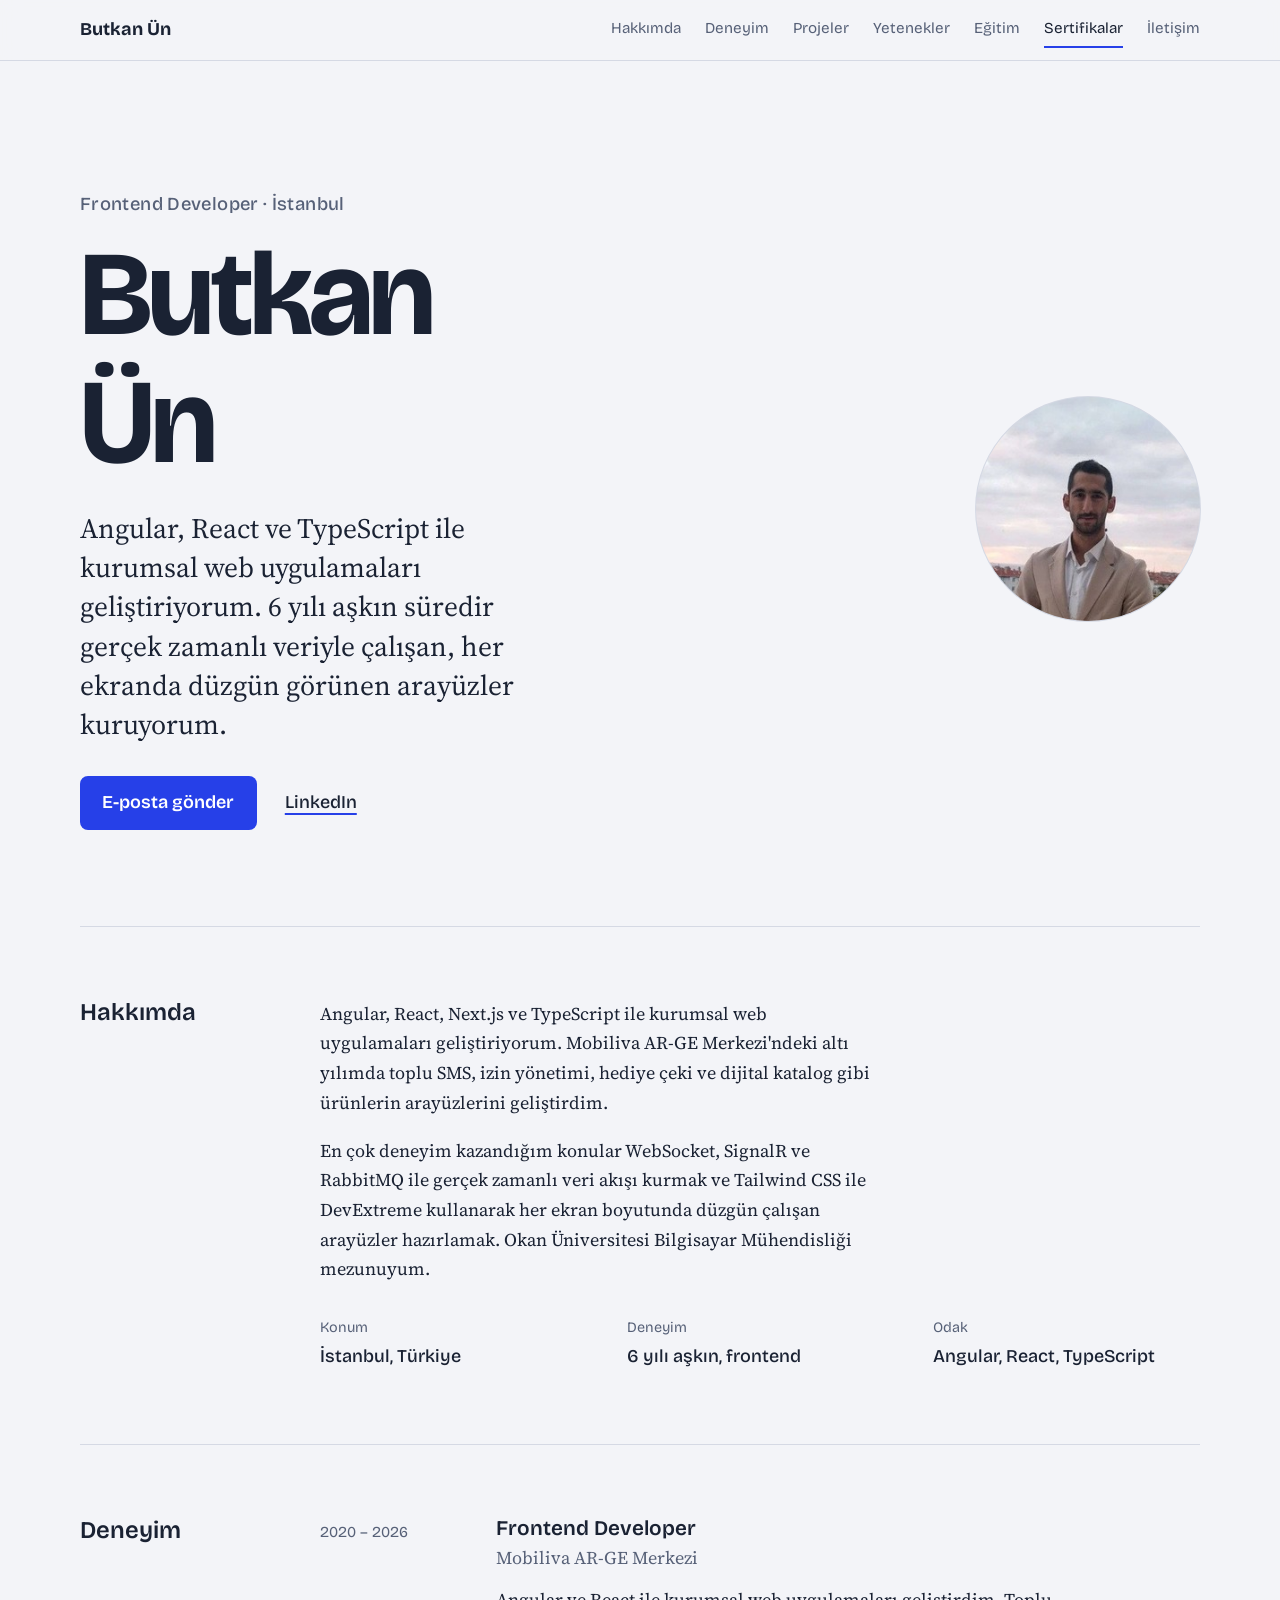
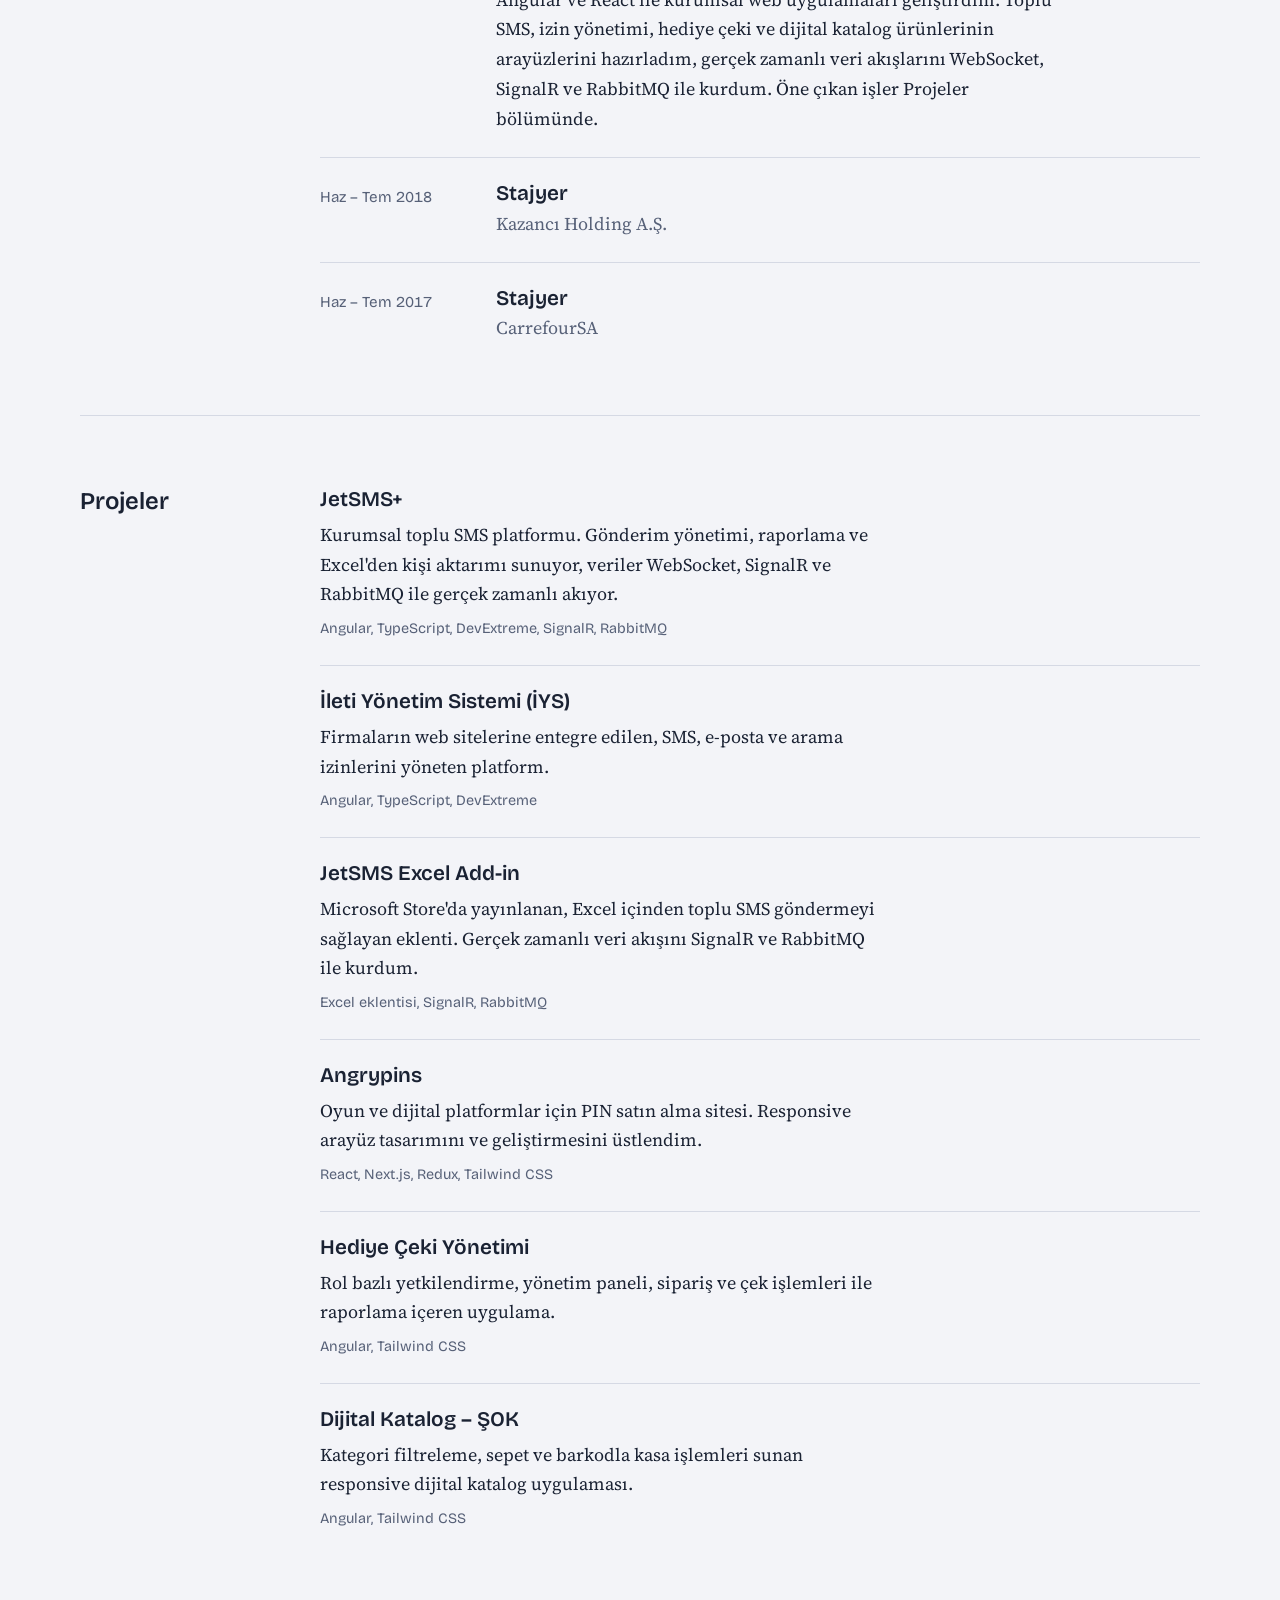
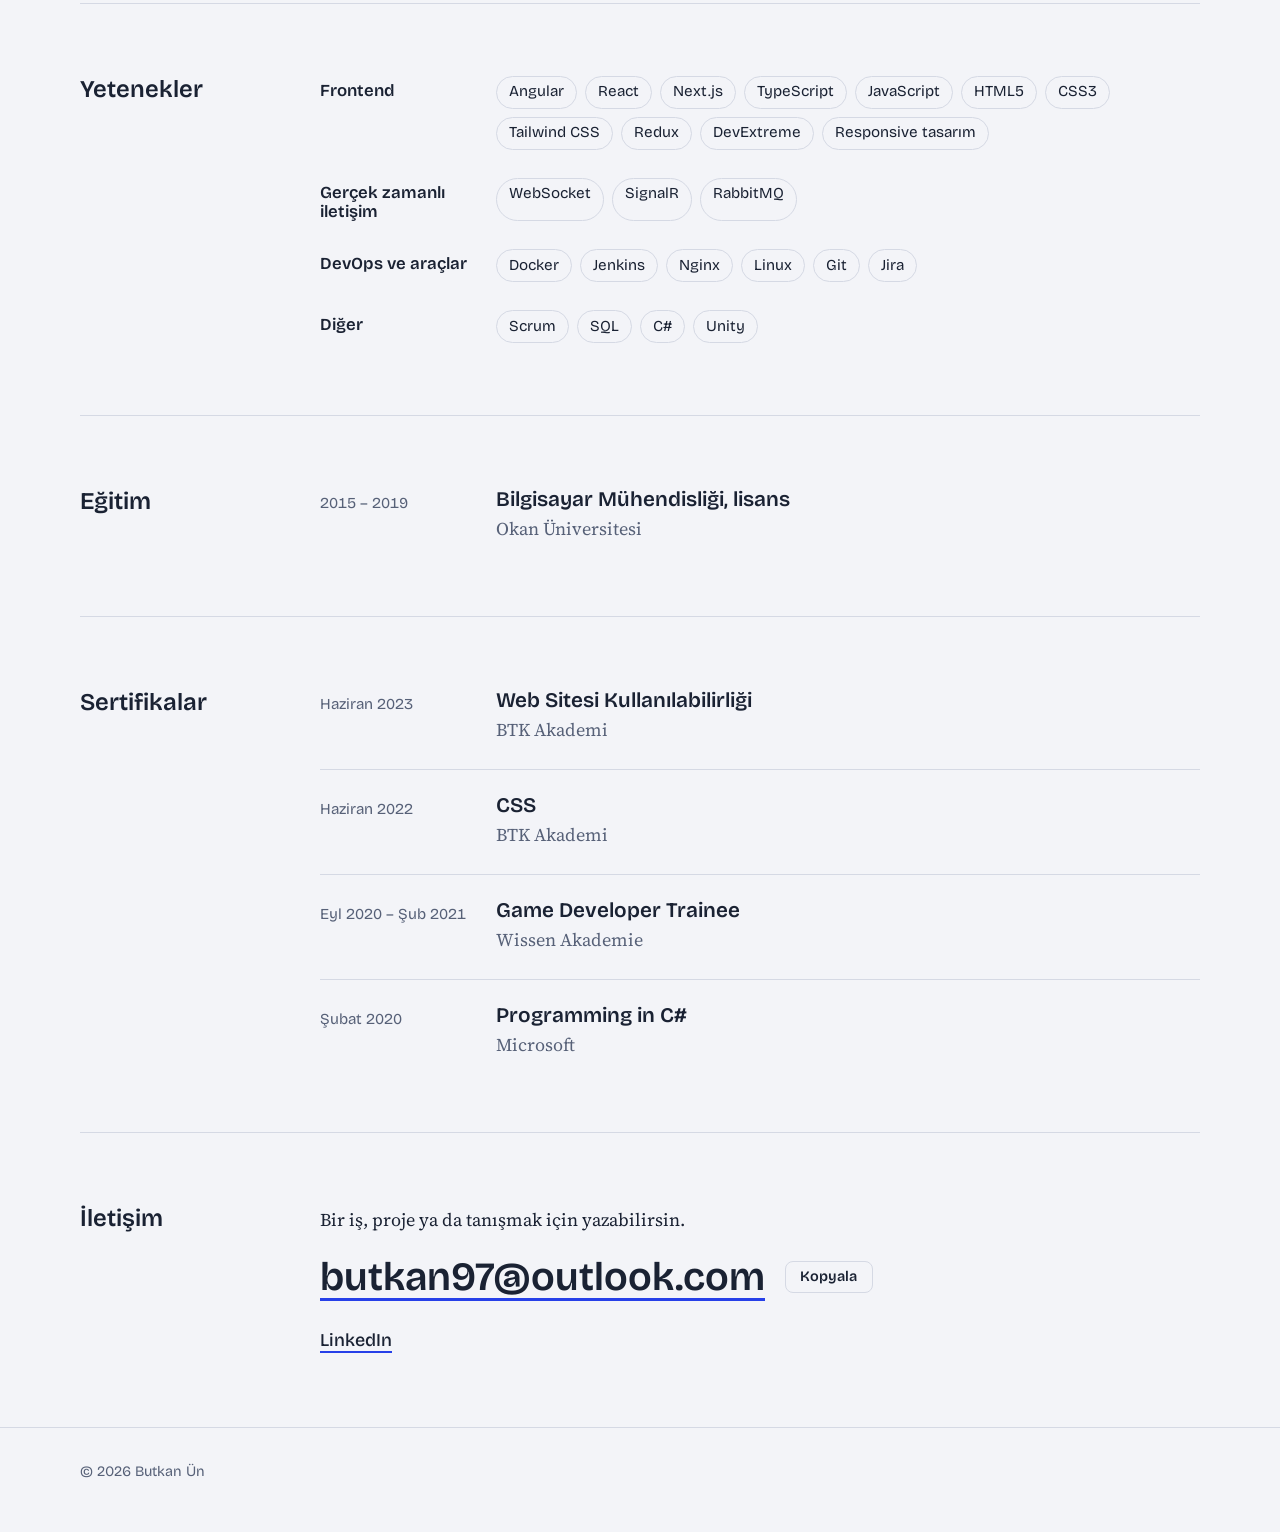
==== index.html @ f06c7cce "first commit" ====
<!DOCTYPE html>
<html lang="tr">
<head>
  <meta charset="utf-8">
  <meta name="viewport" content="width=device-width, initial-scale=1">
  <title>Butkan Ün | Frontend Developer</title>
  <meta name="description" content="Butkan Ün, Angular, React ve TypeScript ile kurumsal web uygulamaları geliştiren Frontend Developer. Deneyim, projeler ve iletişim bilgileri.">
  <meta name="author" content="Butkan Ün">
  <meta property="og:title" content="Butkan Ün | Frontend Developer">
  <meta property="og:description" content="Angular, React ve TypeScript ile kurumsal web uygulamaları geliştiriyorum.">
  <meta property="og:type" content="website">
  <meta property="og:locale" content="tr_TR">
  <meta property="og:url" content="https://butkanun.github.io/">
  <meta property="og:image" content="https://butkanun.github.io/images/profil.jpg">
  <meta name="twitter:card" content="summary">
  <link rel="canonical" href="https://butkanun.github.io/">
  <meta name="theme-color" content="#f3f4f8" media="(prefers-color-scheme: light)">
  <meta name="theme-color" content="#131826" media="(prefers-color-scheme: dark)">
  <link rel="icon" href="data:image/svg+xml,<svg xmlns='http://www.w3.org/2000/svg' viewBox='0 0 64 64'><rect width='64' height='64' rx='14' fill='%232640E8'/><text x='32' y='43' font-size='30' font-weight='700' text-anchor='middle' fill='white' font-family='sans-serif'>B%C3%9C</text></svg>">

  <link rel="preconnect" href="https://fonts.googleapis.com">
  <link rel="preconnect" href="https://fonts.gstatic.com" crossorigin>
  <link href="https://fonts.googleapis.com/css2?family=Bricolage+Grotesque:opsz,wdth,wght@12..96,75..100,300..800&family=Source+Serif+4:ital,opsz,wght@0,8..60,400..700;1,8..60,400&display=swap" rel="stylesheet">
  <link rel="stylesheet" href="style.css">
  <script src="script.js" defer></script>
</head>
<body>
  <a class="skip" href="#icerik">İçeriğe geç</a>

  <header class="topbar">
    <div class="wrap topbar-inner">
      <a class="brand" href="#top">Butkan Ün</a>
      <button class="menu-btn" type="button" aria-expanded="false" aria-controls="nav">Menü</button>
      <nav id="nav" class="nav" aria-label="Ana menü">
        <a href="#hakkimda">Hakkımda</a>
        <a href="#deneyim">Deneyim</a>
        <a href="#projeler">Projeler</a>
        <a href="#yetenekler">Yetenekler</a>
        <a href="#egitim">Eğitim</a>
        <a href="#sertifikalar">Sertifikalar</a>
        <a href="#iletisim">İletişim</a>
      </nav>
    </div>
  </header>

  <main id="icerik" class="wrap">

    <!-- GİRİŞ -->
    <section class="hero" id="top" aria-labelledby="ad">
      <!-- FOTOĞRAF: değiştirmek için images/profil.jpg dosyasını yenisiyle değiştir (kare olsun) -->
      <img class="avatar" src="images/profil.jpg" alt="Butkan Ün" width="250" height="250">
      <div class="hero-text">
      <p class="role">Frontend Developer · İstanbul</p>
      <h1 class="name" id="ad"><span>Butkan</span> <span>Ün</span></h1>
      <p class="lead">Angular, React ve TypeScript ile kurumsal web uygulamaları geliştiriyorum. 6 yılı aşkın süredir gerçek zamanlı veriyle çalışan, her ekranda düzgün görünen arayüzler kuruyorum.</p>
      <div class="actions">
        <a class="btn" href="mailto:butkan97@outlook.com">E-posta gönder</a>
        <a class="text-link" href="https://www.linkedin.com/in/butkan-%C3%BCn-3bb926199/">LinkedIn</a>
        <!-- CV'ni PDF olarak cv.pdf adıyla ekleyince aşağıdaki satırın yorumunu kaldır:
        <a class="text-link" href="cv.pdf" download>CV'yi indir</a>
        -->
      </div>
      </div>
    </section>

    <!-- HAKKIMDA -->
    <section class="block" id="hakkimda" aria-labelledby="h-hakkimda">
      <h2 id="h-hakkimda">Hakkımda</h2>
      <div class="body">
        <p>Angular, React, Next.js ve TypeScript ile kurumsal web uygulamaları geliştiriyorum. Mobiliva AR-GE Merkezi'ndeki altı yılımda toplu SMS, izin yönetimi, hediye çeki ve dijital katalog gibi ürünlerin arayüzlerini geliştirdim.</p>
        <p>En çok deneyim kazandığım konular WebSocket, SignalR ve RabbitMQ ile gerçek zamanlı veri akışı kurmak ve Tailwind CSS ile DevExtreme kullanarak her ekran boyutunda düzgün çalışan arayüzler hazırlamak. Okan Üniversitesi Bilgisayar Mühendisliği mezunuyum.</p>
        <dl class="facts">
          <div><dt>Konum</dt><dd>İstanbul, Türkiye</dd></div>
          <div><dt>Deneyim</dt><dd>6 yılı aşkın, frontend</dd></div>
          <div><dt>Odak</dt><dd>Angular, React, TypeScript</dd></div>
        </dl>
      </div>
    </section>

    <!-- DENEYİM: Her <li> bir iş deneyimi. Yenisi en üstte olsun. -->
    <section class="block" id="deneyim" aria-labelledby="h-deneyim">
      <h2 id="h-deneyim">Deneyim</h2>
      <ol class="rows">
        <li>
          <p class="when">2020 – 2026</p>
          <div>
            <h3>Frontend Developer</h3>
            <p class="where">Mobiliva AR-GE Merkezi</p>
            <p>Angular ve React ile kurumsal web uygulamaları geliştirdim. Toplu SMS, izin yönetimi, hediye çeki ve dijital katalog ürünlerinin arayüzlerini hazırladım, gerçek zamanlı veri akışlarını WebSocket, SignalR ve RabbitMQ ile kurdum. Öne çıkan işler Projeler bölümünde.</p>
          </div>
        </li>
        <li>
          <p class="when">Haz – Tem 2018</p>
          <div>
            <h3>Stajyer</h3>
            <p class="where">Kazancı Holding A.Ş.</p>
          </div>
        </li>
        <li>
          <p class="when">Haz – Tem 2017</p>
          <div>
            <h3>Stajyer</h3>
            <p class="where">CarrefourSA</p>
          </div>
        </li>
      </ol>
    </section>

    <!-- PROJELER: Her <li> bir proje. Link eklemek için başlığı <a href="..."> içine al. -->
    <section class="block" id="projeler" aria-labelledby="h-projeler">
      <h2 id="h-projeler">Projeler</h2>
      <ul class="rows projects">
        <li>
          <div>
            <h3>JetSMS+</h3>
            <p>Kurumsal toplu SMS platformu. Gönderim yönetimi, raporlama ve Excel'den kişi aktarımı sunuyor, veriler WebSocket, SignalR ve RabbitMQ ile gerçek zamanlı akıyor.</p>
            <p class="stack">Angular, TypeScript, DevExtreme, SignalR, RabbitMQ</p>
          </div>
        </li>
        <li>
          <div>
            <h3>İleti Yönetim Sistemi (İYS)</h3>
            <p>Firmaların web sitelerine entegre edilen, SMS, e-posta ve arama izinlerini yöneten platform.</p>
            <p class="stack">Angular, TypeScript, DevExtreme</p>
          </div>
        </li>
        <li>
          <div>
            <h3>JetSMS Excel Add-in</h3>
            <p>Microsoft Store'da yayınlanan, Excel içinden toplu SMS göndermeyi sağlayan eklenti. Gerçek zamanlı veri akışını SignalR ve RabbitMQ ile kurdum.</p>
            <p class="stack">Excel eklentisi, SignalR, RabbitMQ</p>
          </div>
        </li>
        <li>
          <div>
            <h3>Angrypins</h3>
            <p>Oyun ve dijital platformlar için PIN satın alma sitesi. Responsive arayüz tasarımını ve geliştirmesini üstlendim.</p>
            <p class="stack">React, Next.js, Redux, Tailwind CSS</p>
          </div>
        </li>
        <li>
          <div>
            <h3>Hediye Çeki Yönetimi</h3>
            <p>Rol bazlı yetkilendirme, yönetim paneli, sipariş ve çek işlemleri ile raporlama içeren uygulama.</p>
            <p class="stack">Angular, Tailwind CSS</p>
          </div>
        </li>
        <li>
          <div>
            <h3>Dijital Katalog – ŞOK</h3>
            <p>Kategori filtreleme, sepet ve barkodla kasa işlemleri sunan responsive dijital katalog uygulaması.</p>
            <p class="stack">Angular, Tailwind CSS</p>
          </div>
        </li>
      </ul>
    </section>

    <!-- YETENEKLER -->
    <section class="block" id="yetenekler" aria-labelledby="h-yetenekler">
      <h2 id="h-yetenekler">Yetenekler</h2>
      <div class="skills">
        <div>
          <h3>Frontend</h3>
          <ul>
            <li>Angular</li>
            <li>React</li>
            <li>Next.js</li>
            <li>TypeScript</li>
            <li>JavaScript</li>
            <li>HTML5</li>
            <li>CSS3</li>
            <li>Tailwind CSS</li>
            <li>Redux</li>
            <li>DevExtreme</li>
            <li>Responsive tasarım</li>
          </ul>
        </div>
        <div>
          <h3>Gerçek zamanlı iletişim</h3>
          <ul>
            <li>WebSocket</li>
            <li>SignalR</li>
            <li>RabbitMQ</li>
          </ul>
        </div>
        <div>
          <h3>DevOps ve araçlar</h3>
          <ul>
            <li>Docker</li>
            <li>Jenkins</li>
            <li>Nginx</li>
            <li>Linux</li>
            <li>Git</li>
            <li>Jira</li>
          </ul>
        </div>
        <div>
          <h3>Diğer</h3>
          <ul>
            <li>Scrum</li>
            <li>SQL</li>
            <li>C#</li>
            <li>Unity</li>
          </ul>
        </div>
      </div>
    </section>

    <!-- EĞİTİM -->
    <section class="block" id="egitim" aria-labelledby="h-egitim">
      <h2 id="h-egitim">Eğitim</h2>
      <ol class="rows">
        <li>
          <p class="when">2015 – 2019</p>
          <div>
            <h3>Bilgisayar Mühendisliği, lisans</h3>
            <p class="where">Okan Üniversitesi</p>
          </div>
        </li>
      </ol>
    </section>

    <!-- SERTİFİKALAR: Yenisi en üstte olsun. -->
    <section class="block" id="sertifikalar" aria-labelledby="h-sertifikalar">
      <h2 id="h-sertifikalar">Sertifikalar</h2>
      <ol class="rows">
        <li>
          <p class="when">Haziran 2023</p>
          <div>
            <h3>Web Sitesi Kullanılabilirliği</h3>
            <p class="where">BTK Akademi</p>
          </div>
        </li>
        <li>
          <p class="when">Haziran 2022</p>
          <div>
            <h3>CSS</h3>
            <p class="where">BTK Akademi</p>
          </div>
        </li>
        <li>
          <p class="when">Eyl 2020 – Şub 2021</p>
          <div>
            <h3>Game Developer Trainee</h3>
            <p class="where">Wissen Akademie</p>
          </div>
        </li>
        <li>
          <p class="when">Şubat 2020</p>
          <div>
            <h3>Programming in C#</h3>
            <p class="where">Microsoft</p>
          </div>
        </li>
      </ol>
    </section>

    <!-- İLETİŞİM -->
    <section class="block" id="iletisim" aria-labelledby="h-iletisim">
      <h2 id="h-iletisim">İletişim</h2>
      <div class="body">
        <p>Bir iş, proje ya da tanışmak için yazabilirsin.</p>
        <p class="mail-row">
          <a class="mail" id="eposta" href="mailto:butkan97@outlook.com">butkan97@outlook.com</a>
          <button class="copy-btn" type="button" data-copy="eposta" aria-live="polite" hidden>Kopyala</button>
        </p>
        <ul class="links">
          <li><a class="text-link" href="https://www.linkedin.com/in/butkan-%C3%BCn-3bb926199/">LinkedIn</a></li>
        </ul>
      </div>
    </section>

  </main>

  <footer class="footer">
    <div class="wrap">
      <p>© <span id="yil">2026</span> Butkan Ün</p>
    </div>
  </footer>
</body>
</html>
---- style.css ----
/* ==========================================================
   Renkleri ve yazı tiplerini değiştirmek için sadece bu
   bölümü düzenlemen yeterli.
   ========================================================== */
:root {
  --bg: #f3f4f8;
  --ink: #1a2233;
  --muted: #576178;
  --line: #d5d9e4;
  --accent: #2640e8;
  --accent-ink: #ffffff;

  --font-display: "Bricolage Grotesque", "Segoe UI", system-ui, -apple-system, sans-serif;
  --font-body: "Source Serif 4", Georgia, "Times New Roman", serif;

  --gutter: clamp(1.25rem, 5vw, 4rem);
  --page-width: 70rem;
  --label-col: 12rem;

  color-scheme: light;
}

/* Koyu tema: sistem ayarına göre, ya da data-theme="dark" ile zorla */
@media (prefers-color-scheme: dark) {
  :root:not([data-theme="light"]) {
    --bg: #131826;
    --ink: #e7eaf3;
    --muted: #a2abc0;
    --line: #2b3247;
    --accent: #8fa0ff;
    --accent-ink: #131826;
    color-scheme: dark;
  }
}

:root[data-theme="dark"] {
  --bg: #131826;
  --ink: #e7eaf3;
  --muted: #a2abc0;
  --line: #2b3247;
  --accent: #8fa0ff;
  --accent-ink: #131826;
  color-scheme: dark;
}

/* ---------- Temel ---------- */
*,
*::before,
*::after {
  box-sizing: border-box;
}

html {
  scroll-padding-top: 5rem;
  -webkit-text-size-adjust: 100%;
          text-size-adjust: 100%;
}

@media (prefers-reduced-motion: no-preference) {
  html {
    scroll-behavior: smooth;
  }
}

body {
  margin: 0;
  background: var(--bg);
  color: var(--ink);
  font-family: var(--font-body);
  font-size: 1.125rem;
  line-height: 1.65;
  -webkit-font-smoothing: antialiased;
}

h1, h2, h3 {
  font-family: var(--font-display);
  line-height: 1.15;
  margin: 0;
}

p {
  margin: 0 0 1em;
  max-width: 62ch;
}

ul, ol {
  margin: 0;
  padding: 0;
  list-style: none;
}

a {
  color: inherit;
}

img {
  max-width: 100%;
}

[hidden] {
  display: none !important;
}

::selection {
  background: var(--accent);
  color: var(--accent-ink);
}

:focus-visible {
  outline: 3px solid var(--accent);
  outline-offset: 3px;
  border-radius: 2px;
}

.wrap {
  width: min(100% - 2 * var(--gutter), var(--page-width));
  margin-inline: auto;
}

.skip {
  position: absolute;
  left: var(--gutter);
  top: -4rem;
  padding: 0.6rem 1rem;
  background: var(--accent);
  color: var(--accent-ink);
  font-family: var(--font-display);
  font-weight: 600;
  text-decoration: none;
  z-index: 20;
}

.skip:focus {
  top: 0.75rem;
}

/* ---------- Üst menü ---------- */
.topbar {
  position: sticky;
  top: env(safe-area-inset-top, 0px);
  z-index: 10;
  background: var(--bg);
  background: color-mix(in srgb, var(--bg) 88%, transparent);
  -webkit-backdrop-filter: blur(10px);
          backdrop-filter: blur(10px);
  border-bottom: 1px solid var(--line);
}

.topbar-inner {
  display: flex;
  flex-wrap: wrap;
  align-items: center;
  justify-content: space-between;
  min-height: 3.75rem;
  gap: 0.5rem 1.5rem;
}

.brand {
  font-family: var(--font-display);
  font-weight: 700;
  font-size: 1.125rem;
  text-decoration: none;
}

.nav {
  display: flex;
  flex-wrap: wrap;
  gap: 0.25rem 1.5rem;
}

.nav a {
  font-family: var(--font-display);
  font-size: 0.95rem;
  color: var(--muted);
  text-decoration: none;
  padding-block: 0.25rem;
  border-bottom: 2px solid transparent;
}

.nav a:hover {
  color: var(--ink);
}

.nav a[aria-current="true"] {
  color: var(--ink);
  border-bottom-color: var(--accent);
}

.menu-btn {
  display: none;
  font: inherit;
  font-family: var(--font-display);
  font-size: 0.95rem;
  font-weight: 600;
  color: var(--ink);
  background: none;
  border: 1px solid var(--line);
  border-radius: 0.5rem;
  padding: 0.4rem 0.9rem;
  cursor: pointer;
}

/* Dar ekranda menü: JS çalışıyorsa açılır/kapanır, çalışmıyorsa hep açık kalır */
@media (max-width: 43.99rem) {
  .js .menu-btn {
    display: inline-block;
  }

  .js .nav {
    display: none;
    flex-basis: 100%;
    flex-direction: column;
    padding-block: 0.25rem 1rem;
  }

  .js .nav.is-open {
    display: flex;
  }

  .nav a {
    padding-block: 0.5rem;
    font-size: 1.05rem;
  }
}

/* ---------- Giriş ---------- */
.hero {
  display: grid;
  grid-template-columns: minmax(0, 1fr);
  gap: 2rem;
  padding-block: clamp(3.5rem, 11vw, 8rem) clamp(3rem, 8vw, 6rem);
}

.hero-text {
  min-width: 0;
}

/* Geniş ekranda fotoğraf sağda, yazılar solda */
@media (min-width: 52rem) {
  .hero {
    grid-template-columns: minmax(0, 1fr) auto;
    align-items: center;
    column-gap: 4rem;
  }

  .hero .avatar {
    order: 2;
    width: clamp(11rem, 20vw, 14rem);
  }
}

/* Profil fotoğrafı */
.avatar {
  display: block;
  width: clamp(6.5rem, 26vw, 8.5rem);
  max-width: 100%;
  height: auto;
  aspect-ratio: 1;
  object-fit: cover;
  border-radius: 50%;
  background: var(--line);
  box-shadow: 0 0 0 1px var(--line);
}

.role {
  margin: 0 0 1.25rem;
  font-family: var(--font-display);
  font-size: clamp(1rem, 1.6vw, 1.15rem);
  font-weight: 500;
  letter-spacing: 0.02em;
  color: var(--muted);
}

/* Sayfada akılda kalacak tek hareket: ad, dar halinden normal haline açılır */
.name {
  font-size: clamp(3rem, 10vw, 7.5rem);
  font-weight: 700;
  font-stretch: 100%;
  line-height: 0.92;
  letter-spacing: -0.03em;
  overflow-wrap: break-word;
}

.name span {
  display: block;
}

/* İkinci satırdaki Ü, Ö, İ gibi harflerin noktaları üst satıra değmesin */
.name span + span {
  margin-top: 0.14em;
}

@media (prefers-reduced-motion: no-preference) {
  .name {
    animation: widen 1.1s cubic-bezier(0.2, 0.7, 0.2, 1) both;
  }

  @keyframes widen {
    from {
      font-stretch: 75%;
      font-weight: 300;
    }
    to {
      font-stretch: 100%;
      font-weight: 700;
    }
  }
}

.lead {
  max-width: 34ch;
  margin-top: 2rem;
  font-size: clamp(1.35rem, 2.6vw, 1.75rem);
  line-height: 1.4;
}

.actions {
  display: flex;
  flex-wrap: wrap;
  align-items: center;
  gap: 1rem 1.75rem;
  margin-top: 2rem;
}

.btn {
  display: inline-block;
  padding: 0.75rem 1.4rem;
  background: var(--accent);
  color: var(--accent-ink);
  font-family: var(--font-display);
  font-weight: 600;
  text-decoration: none;
  border-radius: 0.5rem;
}

.btn:hover {
  filter: brightness(1.1);
}

.text-link {
  font-family: var(--font-display);
  font-weight: 500;
  text-decoration: underline;
  text-decoration-color: var(--accent);
  text-decoration-thickness: 2px;
  text-underline-offset: 0.3em;
}

.text-link:hover {
  text-decoration-thickness: 4px;
}

/* ---------- Bölümler ---------- */
.block {
  display: grid;
  grid-template-columns: minmax(0, 1fr);
  gap: 1.25rem;
  padding-block: clamp(2.5rem, 6vw, 4.5rem);
  border-top: 1px solid var(--line);
}

.block > h2 {
  font-size: 1.5rem;
  font-weight: 600;
}

@media (min-width: 52rem) {
  .block {
    grid-template-columns: var(--label-col) minmax(0, 1fr);
    gap: 3rem;
  }

  .block > h2 {
    position: sticky;
    top: calc(5.5rem + env(safe-area-inset-top, 0px));
    align-self: start;
  }
}

/* Hakkımda: kısa bilgiler */
.facts {
  display: grid;
  gap: 1rem 2.5rem;
  grid-template-columns: repeat(auto-fit, minmax(12rem, 1fr));
  margin: 2rem 0 0;
}

.facts dt {
  font-family: var(--font-display);
  font-size: 0.9rem;
  color: var(--muted);
}

.facts dd {
  margin: 0.15rem 0 0;
  font-family: var(--font-display);
  font-weight: 500;
}

/* Deneyim, eğitim ve projeler: ortak satır yapısı */
.rows > li {
  display: grid;
  grid-template-columns: minmax(0, 1fr);
  gap: 0.25rem;
  padding-block: 1.5rem;
  border-top: 1px solid var(--line);
}

.rows > li:first-child {
  padding-top: 0;
  border-top: 0;
}

.rows > li:last-child {
  padding-bottom: 0;
}

@media (min-width: 40rem) {
  .rows > li:has(.when) {
    grid-template-columns: 9.5rem minmax(0, 1fr);
    gap: 1.5rem;
  }
}

.when {
  margin: 0;
  font-family: var(--font-display);
  font-size: 0.95rem;
  color: var(--muted);
  font-variant-numeric: tabular-nums;
  padding-top: 0.2rem;
}

.rows h3 {
  font-size: 1.3rem;
  font-weight: 600;
}

.where {
  margin: 0.15rem 0 0.75rem;
  color: var(--muted);
}

.rows p:last-child {
  margin-bottom: 0;
}

/* Projeler */
.projects h3 {
  margin-bottom: 0.5rem;
}

.projects h3 a {
  text-decoration: none;
  background-image: linear-gradient(var(--accent), var(--accent));
  background-repeat: no-repeat;
  background-position: 0 100%;
  background-size: 0 2px;
  padding-bottom: 0.1em;
}

.projects h3 a:hover {
  background-size: 100% 2px;
}

.projects p {
  margin-bottom: 0.5rem;
}

.stack {
  font-family: var(--font-display);
  font-size: 0.9rem;
  color: var(--muted);
}

/* Yetenekler: her grup bir satır, solda başlık, sağda etiketler */
.skills {
  display: grid;
  gap: 1.75rem;
}

.skills > div {
  display: grid;
  grid-template-columns: minmax(0, 1fr);
  gap: 0.6rem;
}

@media (min-width: 40rem) {
  .skills > div {
    grid-template-columns: 9.5rem minmax(0, 1fr);
    gap: 1.5rem;
  }
}

.skills h3 {
  font-size: 1.05rem;
  font-weight: 600;
  padding-top: 0.3rem;
  text-wrap: balance;
}

.skills ul {
  display: flex;
  flex-wrap: wrap;
  gap: 0.5rem;
}

.skills li {
  font-family: var(--font-display);
  font-size: 0.95rem;
  line-height: 1.3;
  padding: 0.35rem 0.75rem;
  border: 1px solid var(--line);
  border-radius: 999px;
}

/* İletişim */
.mail {
  font-family: var(--font-display);
  font-size: clamp(1.5rem, 4.5vw, 2.5rem);
  font-weight: 600;
  line-height: 1.2;
  overflow-wrap: anywhere;
  text-decoration: underline;
  text-decoration-color: var(--accent);
  text-decoration-thickness: 3px;
  text-underline-offset: 0.2em;
}

.mail:hover {
  text-decoration-thickness: 6px;
}

.mail-row {
  display: flex;
  flex-wrap: wrap;
  align-items: center;
  gap: 0.75rem 1.25rem;
  max-width: none;
}

.mail-row .mail {
  min-width: 0;
}

.copy-btn {
  font-family: var(--font-display);
  font-size: 0.9rem;
  font-weight: 600;
  color: var(--ink);
  background: none;
  border: 1px solid var(--line);
  border-radius: 0.5rem;
  padding: 0.4rem 0.9rem;
  cursor: pointer;
}

.copy-btn:hover {
  border-color: var(--accent);
}

.links {
  display: flex;
  flex-wrap: wrap;
  gap: 0.5rem 1.75rem;
  margin-top: 1.5rem;
}

/* ---------- Alt bilgi ---------- */
.footer {
  padding-block: 2rem 3rem;
  border-top: 1px solid var(--line);
  color: var(--muted);
  font-family: var(--font-display);
  font-size: 0.9rem;
}

.footer p {
  margin: 0;
}

/* ---------- Yazdırma: sayfa sade bir CV gibi çıksın ---------- */
@media print {
  :root,
  :root:not([data-theme="light"]),
  :root[data-theme="dark"] {
    --bg: #ffffff;
    --ink: #000000;
    --muted: #444444;
    --line: #cccccc;
    --accent: #000000;
    --accent-ink: #ffffff;
    color-scheme: light;
  }

  @page {
    margin: 16mm;
  }

  body {
    font-size: 10.5pt;
    line-height: 1.45;
  }

  .topbar,
  .skip,
  .menu-btn,
  .copy-btn,
  .footer {
    display: none !important;
  }

  .wrap {
    width: 100%;
  }

  .hero {
    padding-block: 0 1.25rem;
  }

  .hero {
    gap: 1rem;
  }

  .avatar {
    width: 26mm;
  }

  .name {
    font-size: 30pt;
    font-weight: 700;
    font-stretch: 100%;
    animation: none;
  }

  .name span {
    display: inline;
  }

  .name span + span {
    margin-top: 0;
  }

  .lead {
    max-width: none;
    margin-top: 0.75rem;
    font-size: 13pt;
  }

  .actions {
    margin-top: 0.75rem;
  }

  /* E-posta zaten İletişim bölümünde yazıyor */
  .actions .btn {
    display: none;
  }

  .block {
    grid-template-columns: 8rem minmax(0, 1fr);
    gap: 1.5rem;
    padding-block: 1rem;
  }

  .block > h2 {
    position: static;
    font-size: 13pt;
  }

  .rows > li {
    padding-block: 0.6rem;
    break-inside: avoid;
  }

  .rows > li:has(.when) {
    grid-template-columns: 7rem minmax(0, 1fr);
    gap: 1rem;
  }

  .mail {
    font-size: 14pt;
  }

  a[href^="http"]::after {
    content: " (" attr(href) ")";
    font-size: 9pt;
    color: var(--muted);
    overflow-wrap: anywhere;
  }
}
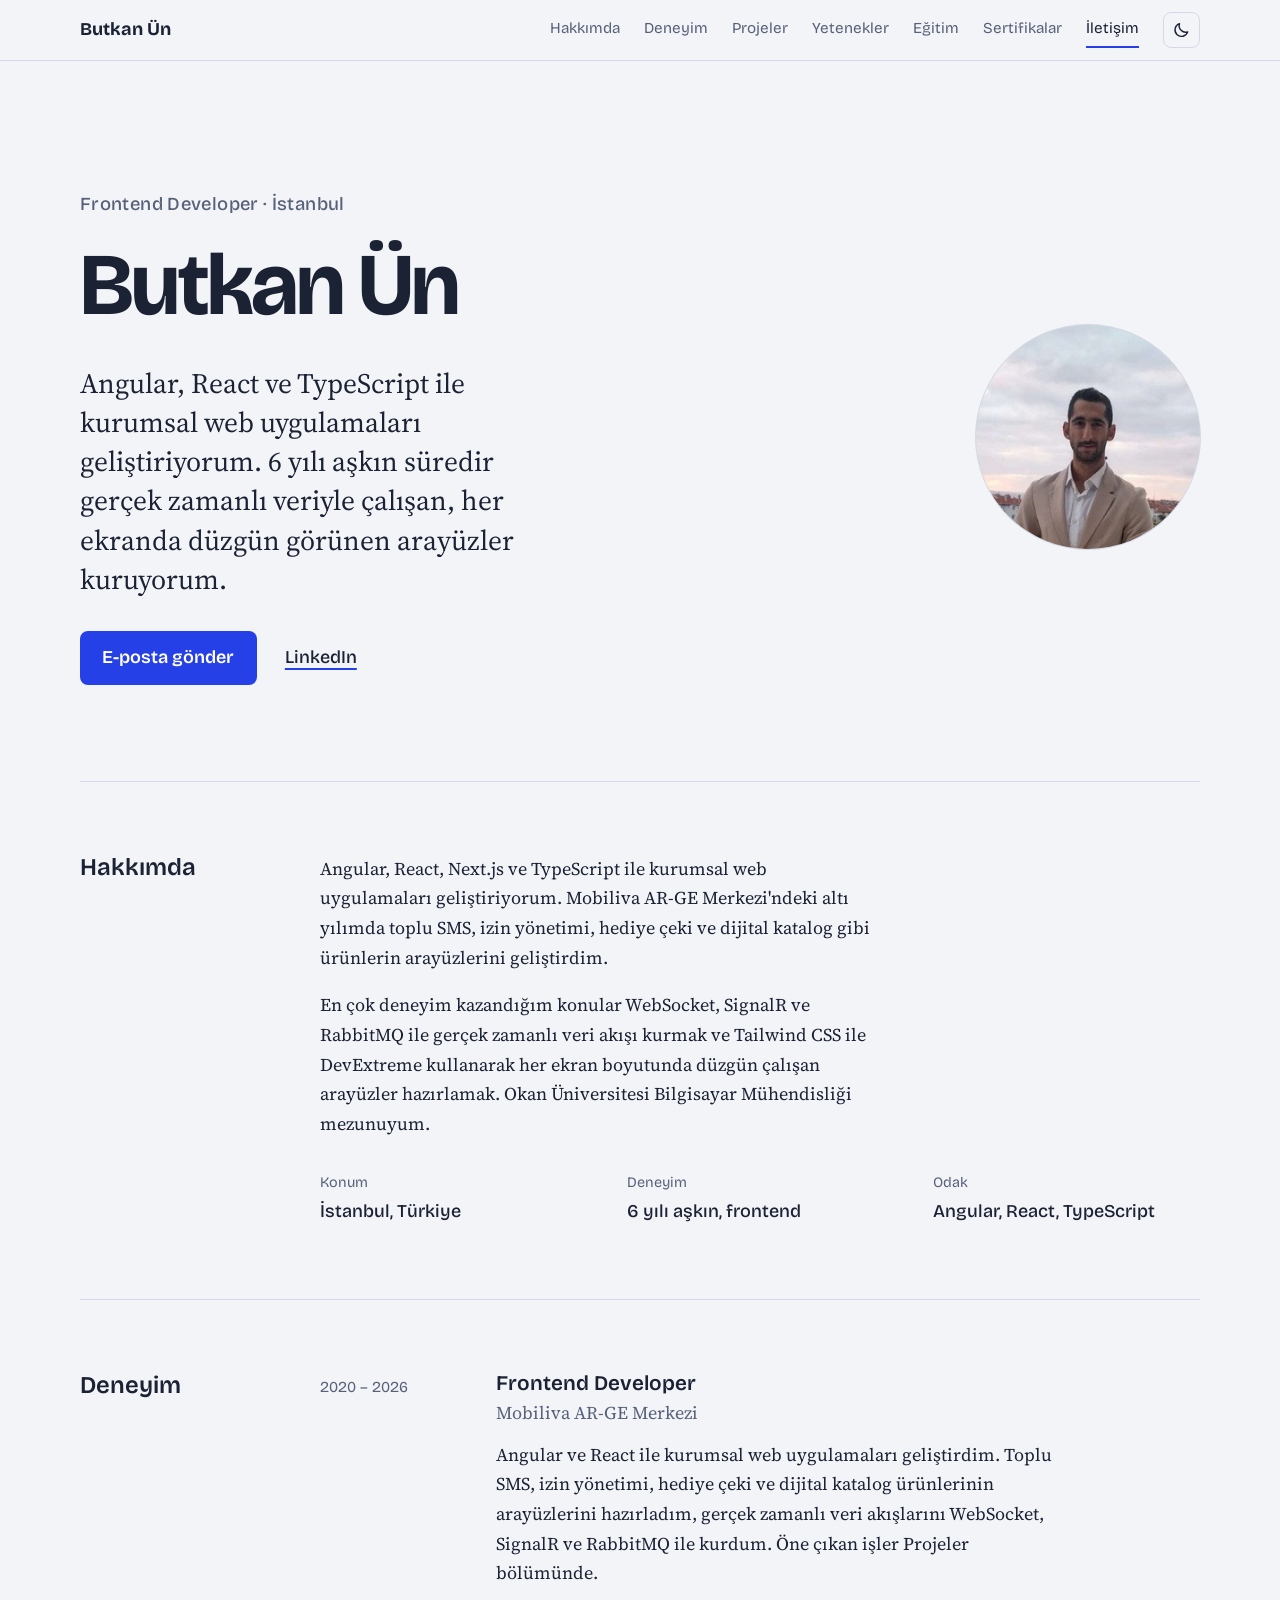
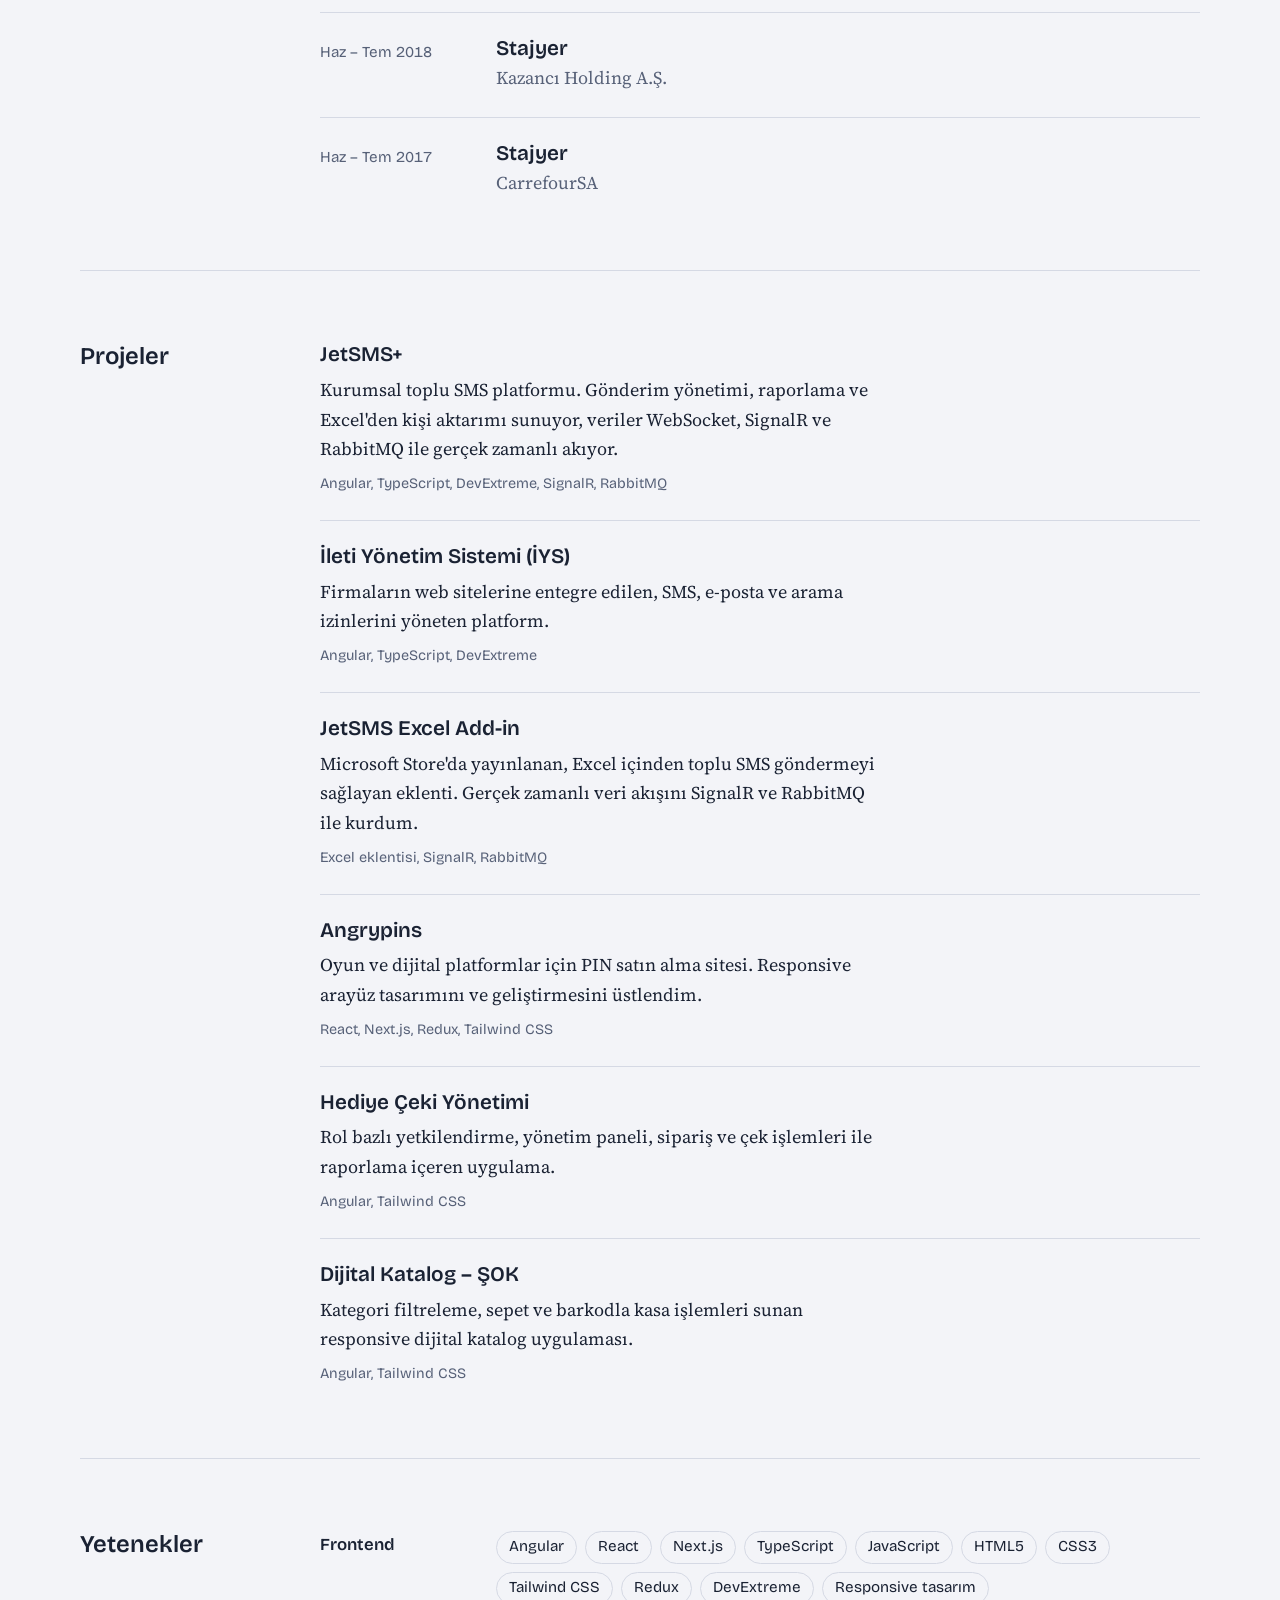
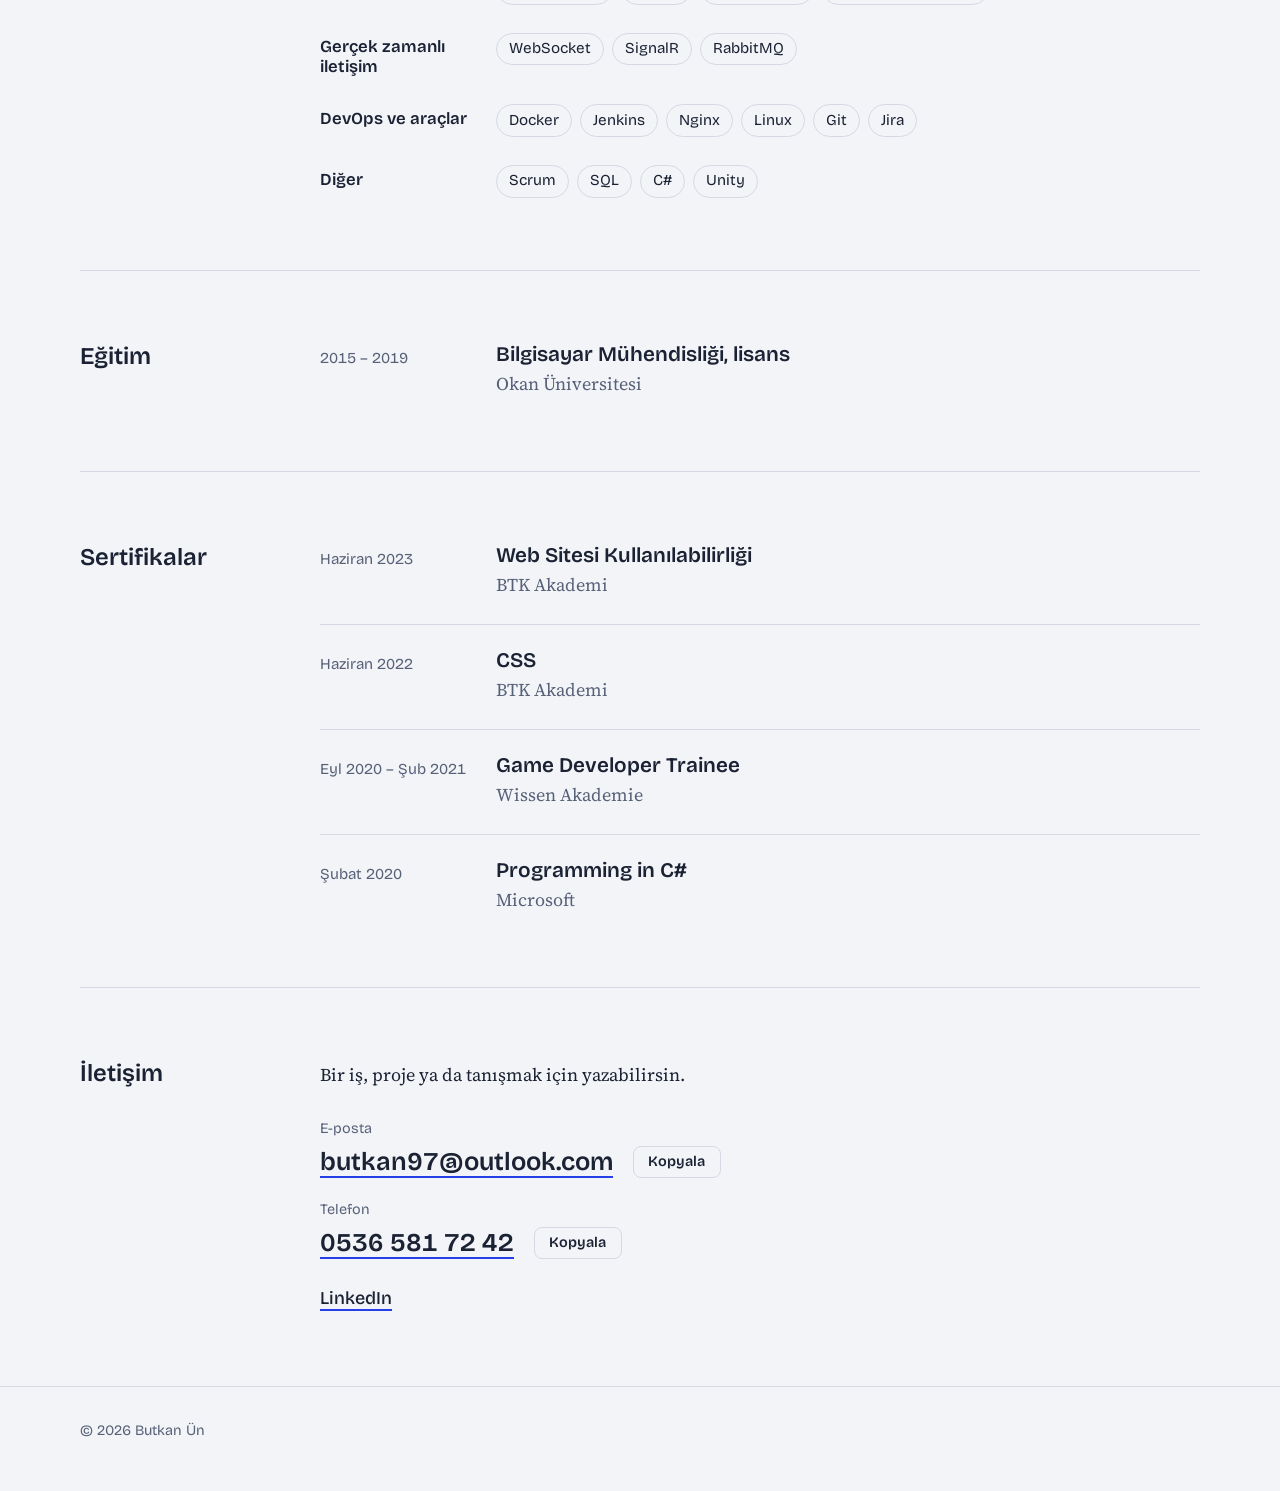
==== commit b6fccd0e: "updated" ====
--- a/index.html
+++ b/index.html
@@ -18,6 +18,14 @@
   <meta name="theme-color" content="#131826" media="(prefers-color-scheme: dark)">
   <link rel="icon" href="data:image/svg+xml,<svg xmlns='http://www.w3.org/2000/svg' viewBox='0 0 64 64'><rect width='64' height='64' rx='14' fill='%232640E8'/><text x='32' y='43' font-size='30' font-weight='700' text-anchor='middle' fill='white' font-family='sans-serif'>B%C3%9C</text></svg>">
 
+  <script>
+    // Kayıtlı tema tercihini sayfa çizilmeden uygula, yanıp sönmesin
+    try {
+      var t = localStorage.getItem('tema');
+      if (t === 'dark' || t === 'light') document.documentElement.setAttribute('data-theme', t);
+    } catch (e) {}
+  </script>
+
   <link rel="preconnect" href="https://fonts.googleapis.com">
   <link rel="preconnect" href="https://fonts.gstatic.com" crossorigin>
   <link href="https://fonts.googleapis.com/css2?family=Bricolage+Grotesque:opsz,wdth,wght@12..96,75..100,300..800&family=Source+Serif+4:ital,opsz,wght@0,8..60,400..700;1,8..60,400&display=swap" rel="stylesheet">
@@ -30,7 +38,13 @@
   <header class="topbar">
     <div class="wrap topbar-inner">
       <a class="brand" href="#top">Butkan Ün</a>
-      <button class="menu-btn" type="button" aria-expanded="false" aria-controls="nav">Menü</button>
+      <div class="tools">
+        <button class="theme-btn" type="button" aria-label="Koyu temaya geç" title="Koyu tema" hidden>
+          <svg class="icon-moon" viewBox="0 0 24 24" aria-hidden="true" focusable="false"><path d="M20.5 14.2A8.5 8.5 0 0 1 9.8 3.5a8.5 8.5 0 1 0 10.7 10.7Z" fill="none" stroke="currentColor" stroke-width="1.8" stroke-linejoin="round"/></svg>
+          <svg class="icon-sun" viewBox="0 0 24 24" aria-hidden="true" focusable="false" hidden><circle cx="12" cy="12" r="4.2" fill="none" stroke="currentColor" stroke-width="1.8"/><path d="M12 2.5v2.2M12 19.3v2.2M2.5 12h2.2M19.3 12h2.2M5.3 5.3l1.6 1.6M17.1 17.1l1.6 1.6M5.3 18.7l1.6-1.6M17.1 6.9l1.6-1.6" fill="none" stroke="currentColor" stroke-width="1.8" stroke-linecap="round"/></svg>
+        </button>
+        <button class="menu-btn" type="button" aria-expanded="false" aria-controls="nav">Menü</button>
+      </div>
       <nav id="nav" class="nav" aria-label="Ana menü">
         <a href="#hakkimda">Hakkımda</a>
         <a href="#deneyim">Deneyim</a>
@@ -260,10 +274,22 @@
       <h2 id="h-iletisim">İletişim</h2>
       <div class="body">
         <p>Bir iş, proje ya da tanışmak için yazabilirsin.</p>
-        <p class="mail-row">
-          <a class="mail" id="eposta" href="mailto:butkan97@outlook.com">butkan97@outlook.com</a>
-          <button class="copy-btn" type="button" data-copy="eposta" aria-live="polite" hidden>Kopyala</button>
-        </p>
+        <dl class="contact">
+          <div>
+            <dt>E-posta</dt>
+            <dd class="mail-row">
+              <a class="mail" id="eposta" href="mailto:butkan97@outlook.com">butkan97@outlook.com</a>
+              <button class="copy-btn" type="button" data-copy="eposta" aria-live="polite" hidden>Kopyala</button>
+            </dd>
+          </div>
+          <div>
+            <dt>Telefon</dt>
+            <dd class="mail-row">
+              <a class="mail" id="telefon" href="tel:+905365817242">0536 581 72 42</a>
+              <button class="copy-btn" type="button" data-copy="telefon" aria-live="polite" hidden>Kopyala</button>
+            </dd>
+          </div>
+        </dl>
         <ul class="links">
           <li><a class="text-link" href="https://www.linkedin.com/in/butkan-%C3%BCn-3bb926199/">LinkedIn</a></li>
         </ul>
--- a/style.css
+++ b/style.css
@@ -156,6 +156,7 @@
 }
 
 .brand {
+  margin-right: auto;
   font-family: var(--font-display);
   font-weight: 700;
   font-size: 1.125rem;
@@ -184,6 +185,50 @@
 .nav a[aria-current="true"] {
   color: var(--ink);
   border-bottom-color: var(--accent);
+}
+
+/* Sağ üstteki düğmeler: tema ve (dar ekranda) menü */
+.tools {
+  display: flex;
+  align-items: center;
+  gap: 0.5rem;
+}
+
+@media (min-width: 44rem) {
+  .tools {
+    order: 3;
+  }
+}
+
+.theme-btn {
+  display: inline-grid;
+  place-items: center;
+  width: 2.3rem;
+  height: 2.3rem;
+  padding: 0;
+  color: var(--ink);
+  background: none;
+  border: 1px solid var(--line);
+  border-radius: 0.5rem;
+  cursor: pointer;
+}
+
+.theme-btn:hover {
+  border-color: var(--accent);
+}
+
+.theme-btn svg {
+  display: block;
+  width: 1.15rem;
+  height: 1.15rem;
+}
+
+/* Tema değişirken renkler yumuşak geçsin (yalnızca düğmeye basınca) */
+@media (prefers-reduced-motion: no-preference) {
+  .tema-gecis,
+  .tema-gecis * {
+    transition: background-color 0.3s ease, color 0.3s ease, border-color 0.3s ease !important;
+  }
 }
 
 .menu-btn {
@@ -273,22 +318,14 @@
 
 /* Sayfada akılda kalacak tek hareket: ad, dar halinden normal haline açılır */
 .name {
-  font-size: clamp(3rem, 10vw, 7.5rem);
+  font-size: clamp(2.5rem, 8vw, 5.5rem);
   font-weight: 700;
   font-stretch: 100%;
-  line-height: 0.92;
+  line-height: 1.05;
   letter-spacing: -0.03em;
   overflow-wrap: break-word;
 }
 
-.name span {
-  display: block;
-}
-
-/* İkinci satırdaki Ü, Ö, İ gibi harflerin noktaları üst satıra değmesin */
-.name span + span {
-  margin-top: 0.14em;
-}
 
 @media (prefers-reduced-motion: no-preference) {
   .name {
@@ -502,10 +539,16 @@
 .skills ul {
   display: flex;
   flex-wrap: wrap;
+  /* Başlık iki satıra inince etiketler uzayıp yazı yukarıda kalmasın */
+  align-items: flex-start;
+  align-content: flex-start;
   gap: 0.5rem;
 }
 
 .skills li {
+  display: inline-flex;
+  align-items: center;
+  justify-content: center;
   font-family: var(--font-display);
   font-size: 0.95rem;
   line-height: 1.3;
@@ -515,20 +558,38 @@
 }
 
 /* İletişim */
+/* E-posta ve telefon */
+.contact {
+  display: grid;
+  gap: 1.25rem;
+  margin: 1.75rem 0 0;
+}
+
+.contact dt {
+  font-family: var(--font-display);
+  font-size: 0.9rem;
+  color: var(--muted);
+}
+
+.contact dd {
+  margin: 0.25rem 0 0;
+}
+
 .mail {
   font-family: var(--font-display);
-  font-size: clamp(1.5rem, 4.5vw, 2.5rem);
+  font-size: clamp(1.2rem, 3vw, 1.6rem);
   font-weight: 600;
-  line-height: 1.2;
+  line-height: 1.3;
   overflow-wrap: anywhere;
+  font-variant-numeric: tabular-nums;
   text-decoration: underline;
   text-decoration-color: var(--accent);
-  text-decoration-thickness: 3px;
-  text-underline-offset: 0.2em;
+  text-decoration-thickness: 2px;
+  text-underline-offset: 0.25em;
 }
 
 .mail:hover {
-  text-decoration-thickness: 6px;
+  text-decoration-thickness: 4px;
 }
 
 .mail-row {
@@ -633,14 +694,6 @@
     animation: none;
   }
 
-  .name span {
-    display: inline;
-  }
-
-  .name span + span {
-    margin-top: 0;
-  }
-
   .lead {
     max-width: none;
     margin-top: 0.75rem;
@@ -678,7 +731,7 @@
   }
 
   .mail {
-    font-size: 14pt;
+    font-size: 12pt;
   }
 
   a[href^="http"]::after {
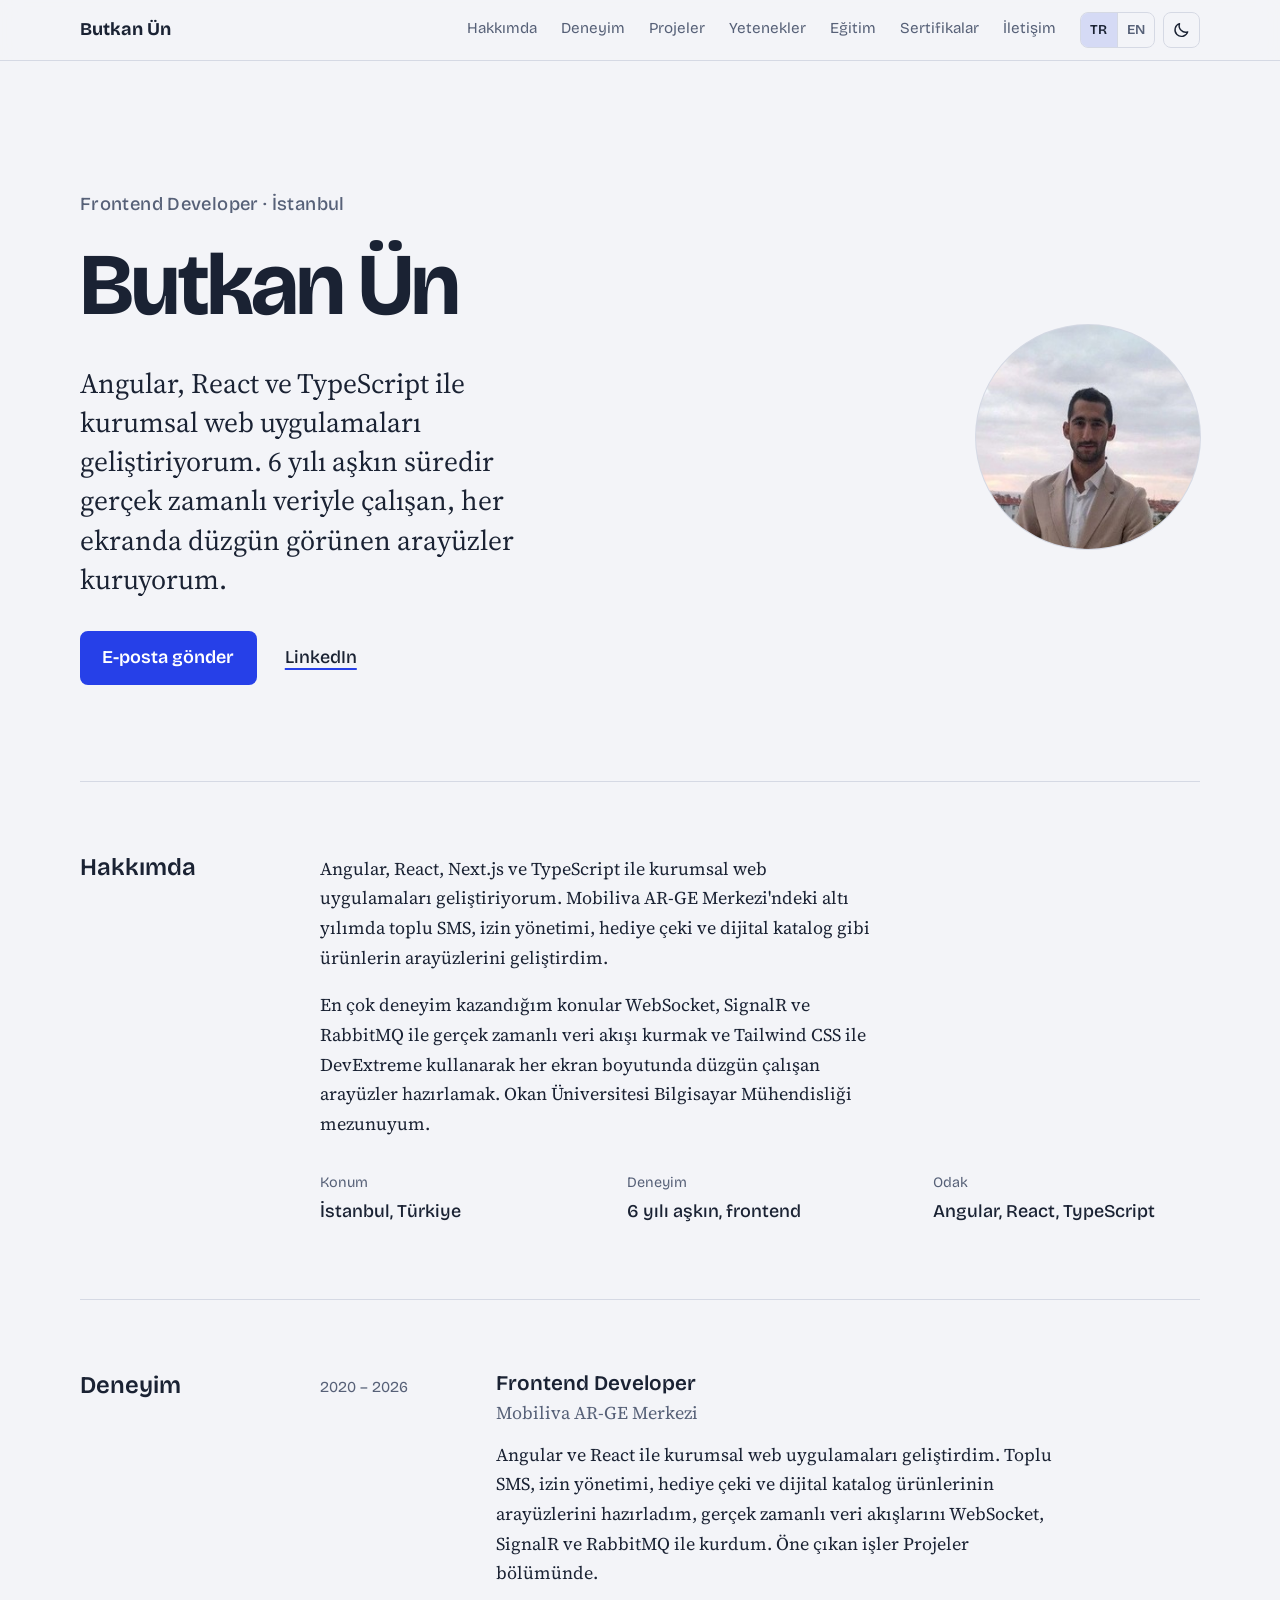
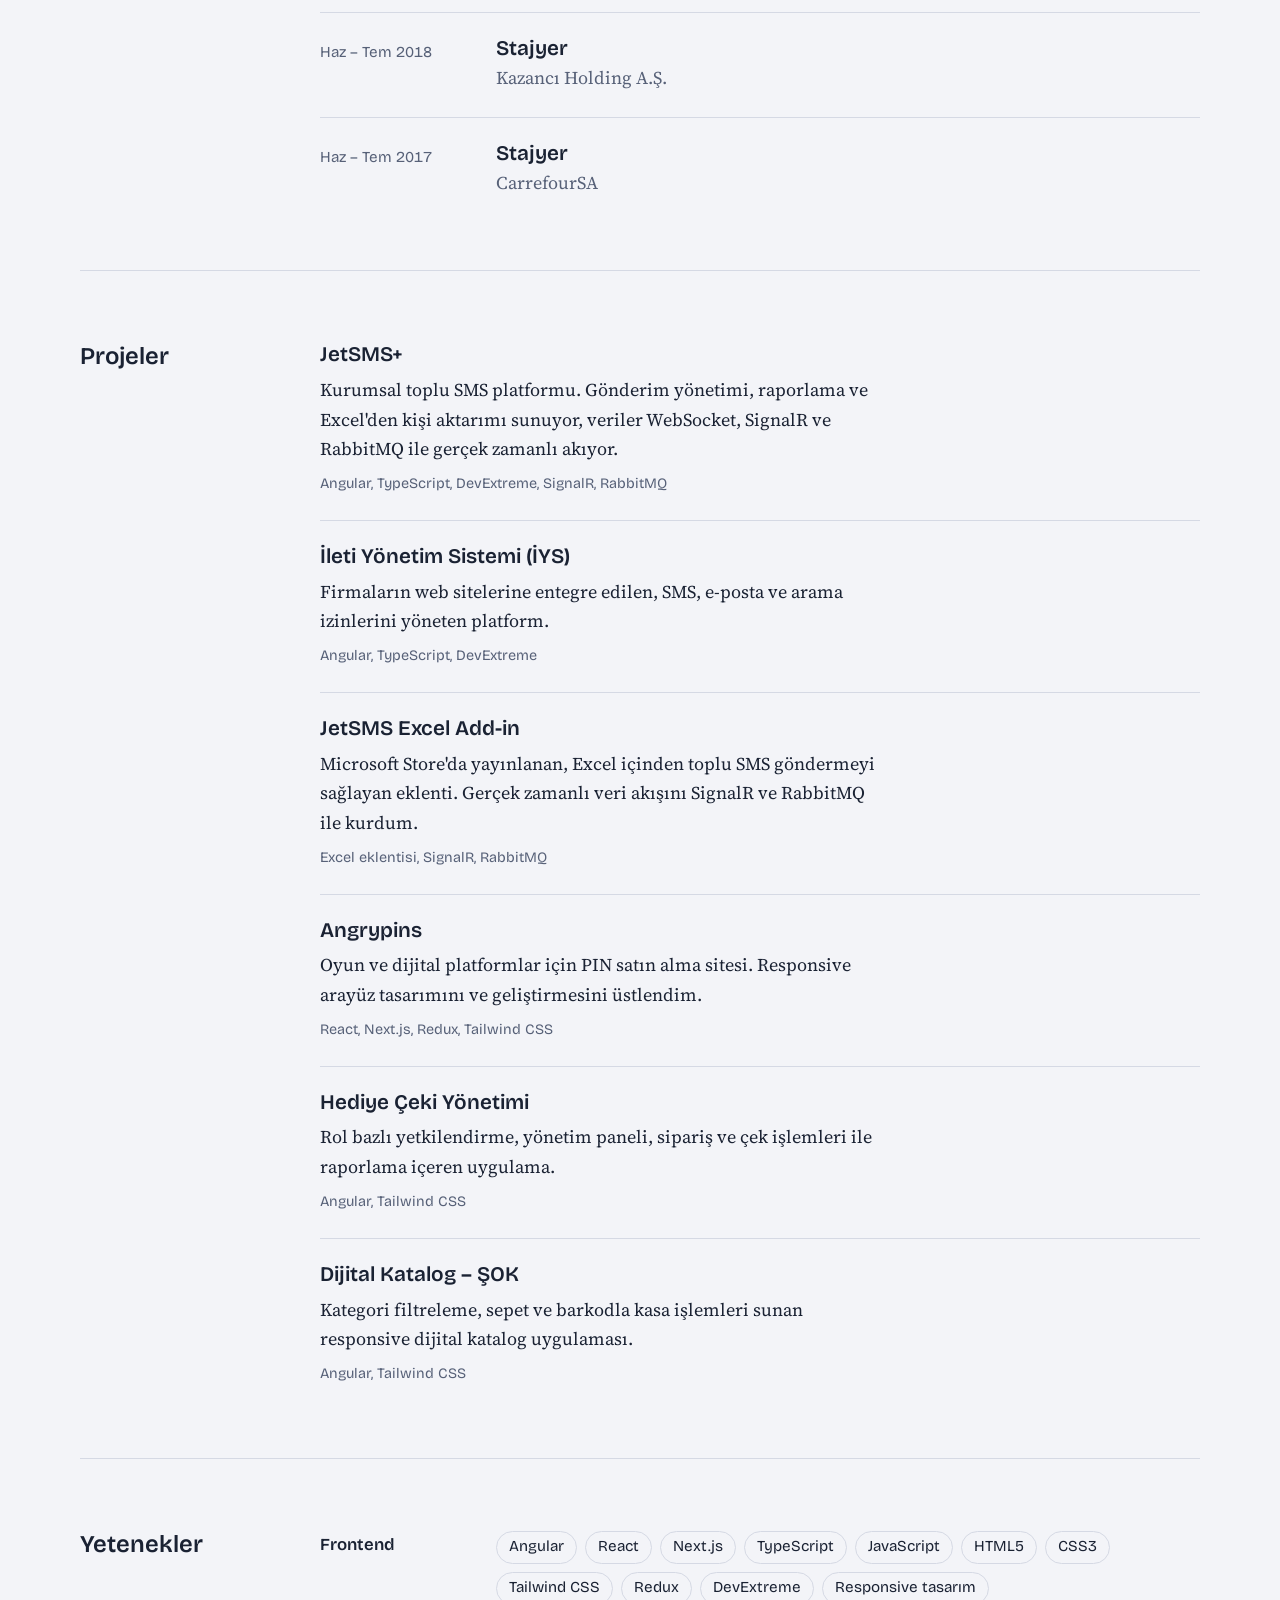
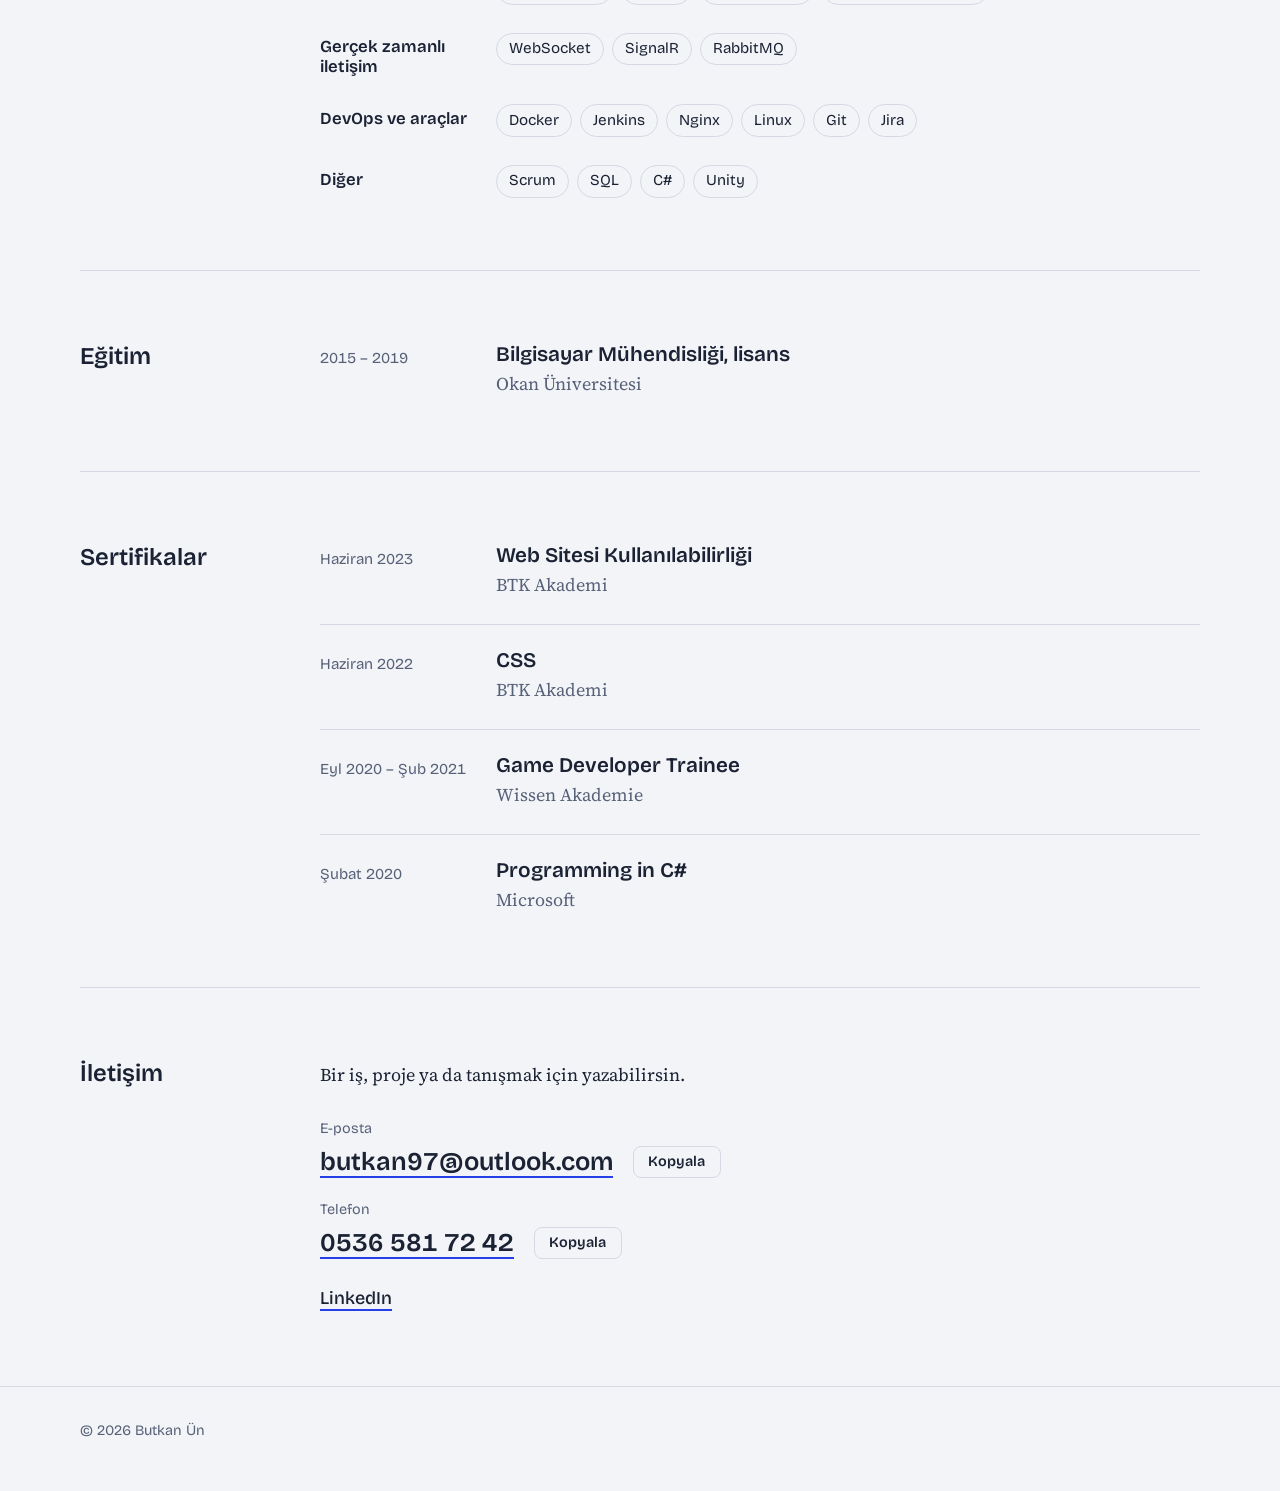
==== commit 637d6aa0: "language added" ====
--- a/index.html
+++ b/index.html
@@ -10,27 +10,35 @@
   <meta property="og:description" content="Angular, React ve TypeScript ile kurumsal web uygulamaları geliştiriyorum.">
   <meta property="og:type" content="website">
   <meta property="og:locale" content="tr_TR">
+  <meta property="og:locale:alternate" content="en_US">
   <meta property="og:url" content="https://butkanun.github.io/">
   <meta property="og:image" content="https://butkanun.github.io/images/profil.jpg">
   <meta name="twitter:card" content="summary">
   <link rel="canonical" href="https://butkanun.github.io/">
+  <link rel="alternate" hreflang="tr" href="https://butkanun.github.io/">
+  <link rel="alternate" hreflang="en" href="https://butkanun.github.io/en/">
+  <link rel="alternate" hreflang="x-default" href="https://butkanun.github.io/">
   <meta name="theme-color" content="#f3f4f8" media="(prefers-color-scheme: light)">
   <meta name="theme-color" content="#131826" media="(prefers-color-scheme: dark)">
   <link rel="icon" href="data:image/svg+xml,<svg xmlns='http://www.w3.org/2000/svg' viewBox='0 0 64 64'><rect width='64' height='64' rx='14' fill='%232640E8'/><text x='32' y='43' font-size='30' font-weight='700' text-anchor='middle' fill='white' font-family='sans-serif'>B%C3%9C</text></svg>">
 
   <script>
     // Kayıtlı tema tercihini sayfa çizilmeden uygula, yanıp sönmesin
-    try {
-      var t = localStorage.getItem('tema');
-      if (t === 'dark' || t === 'light') document.documentElement.setAttribute('data-theme', t);
-    } catch (e) {}
+    (function () {
+      try {
+        var tema = localStorage.getItem('tema');
+        if (tema === 'dark' || tema === 'light') document.documentElement.setAttribute('data-theme', tema);
+      } catch (e) {}
+    })();
   </script>
 
   <link rel="preconnect" href="https://fonts.googleapis.com">
   <link rel="preconnect" href="https://fonts.gstatic.com" crossorigin>
   <link href="https://fonts.googleapis.com/css2?family=Bricolage+Grotesque:opsz,wdth,wght@12..96,75..100,300..800&family=Source+Serif+4:ital,opsz,wght@0,8..60,400..700;1,8..60,400&display=swap" rel="stylesheet">
-  <link rel="stylesheet" href="style.css">
-  <script src="script.js" defer></script>
+  <!-- ?v= numarası: CSS/JS her değiştiğinde artır, tarayıcılar eski dosyayı önbellekten kullanmasın -->
+  <!-- İngilizce sayfa en/index.html: aynı yapıda. İçerik değişince ikisini birlikte güncelle. -->
+  <link rel="stylesheet" href="style.css?v=3">
+  <script src="script.js?v=3" defer></script>
 </head>
 <body>
   <a class="skip" href="#icerik">İçeriğe geç</a>
@@ -39,6 +47,10 @@
     <div class="wrap topbar-inner">
       <a class="brand" href="#top">Butkan Ün</a>
       <div class="tools">
+        <div class="lang" role="group" aria-label="Dil">
+          <a href="./" hreflang="tr" lang="tr" aria-current="true" aria-label="Türkçe" title="Türkçe">TR</a>
+          <a href="en/" hreflang="en" lang="en" aria-label="English" title="English">EN</a>
+        </div>
         <button class="theme-btn" type="button" aria-label="Koyu temaya geç" title="Koyu tema" hidden>
           <svg class="icon-moon" viewBox="0 0 24 24" aria-hidden="true" focusable="false"><path d="M20.5 14.2A8.5 8.5 0 0 1 9.8 3.5a8.5 8.5 0 1 0 10.7 10.7Z" fill="none" stroke="currentColor" stroke-width="1.8" stroke-linejoin="round"/></svg>
           <svg class="icon-sun" viewBox="0 0 24 24" aria-hidden="true" focusable="false" hidden><circle cx="12" cy="12" r="4.2" fill="none" stroke="currentColor" stroke-width="1.8"/><path d="M12 2.5v2.2M12 19.3v2.2M2.5 12h2.2M19.3 12h2.2M5.3 5.3l1.6 1.6M17.1 17.1l1.6 1.6M5.3 18.7l1.6-1.6M17.1 6.9l1.6-1.6" fill="none" stroke="currentColor" stroke-width="1.8" stroke-linecap="round"/></svg>
--- a/style.css
+++ b/style.css
@@ -194,7 +194,7 @@
   gap: 0.5rem;
 }
 
-@media (min-width: 44rem) {
+@media (min-width: 64rem) {
   .tools {
     order: 3;
   }
@@ -223,6 +223,49 @@
   height: 1.15rem;
 }
 
+/* Dil seçimi: TR | EN, seçili dil vurgulu */
+.lang {
+  display: inline-flex;
+  border: 1px solid var(--line);
+  border-radius: 0.5rem;
+}
+
+.lang a {
+  display: inline-grid;
+  place-items: center;
+  min-width: 2.3rem;
+  height: calc(2.3rem - 2px);
+  padding-inline: 0.5rem;
+  font-family: var(--font-display);
+  font-size: 0.85rem;
+  font-weight: 600;
+  letter-spacing: 0.04em;
+  color: var(--muted);
+  text-decoration: none;
+}
+
+.lang a + a {
+  border-left: 1px solid var(--line);
+}
+
+.lang a:first-child {
+  border-radius: 0.45rem 0 0 0.45rem;
+}
+
+.lang a:last-child {
+  border-radius: 0 0.45rem 0.45rem 0;
+}
+
+.lang a:hover {
+  color: var(--ink);
+}
+
+.lang a[aria-current="true"] {
+  color: var(--ink);
+  background: var(--line);
+  background: color-mix(in srgb, var(--accent) 14%, transparent);
+}
+
 /* Tema değişirken renkler yumuşak geçsin (yalnızca düğmeye basınca) */
 @media (prefers-reduced-motion: no-preference) {
   .tema-gecis,
@@ -241,14 +284,18 @@
   background: none;
   border: 1px solid var(--line);
   border-radius: 0.5rem;
-  padding: 0.4rem 0.9rem;
+  /* Dil ve tema düğmeleriyle aynı yükseklikte */
+  height: 2.3rem;
+  align-items: center;
+  padding: 0 0.9rem;
+  line-height: 1;
   cursor: pointer;
 }
 
 /* Dar ekranda menü: JS çalışıyorsa açılır/kapanır, çalışmıyorsa hep açık kalır */
-@media (max-width: 43.99rem) {
+@media (max-width: 63.99rem) {
   .js .menu-btn {
-    display: inline-block;
+    display: inline-flex;
   }
 
   .js .nav {
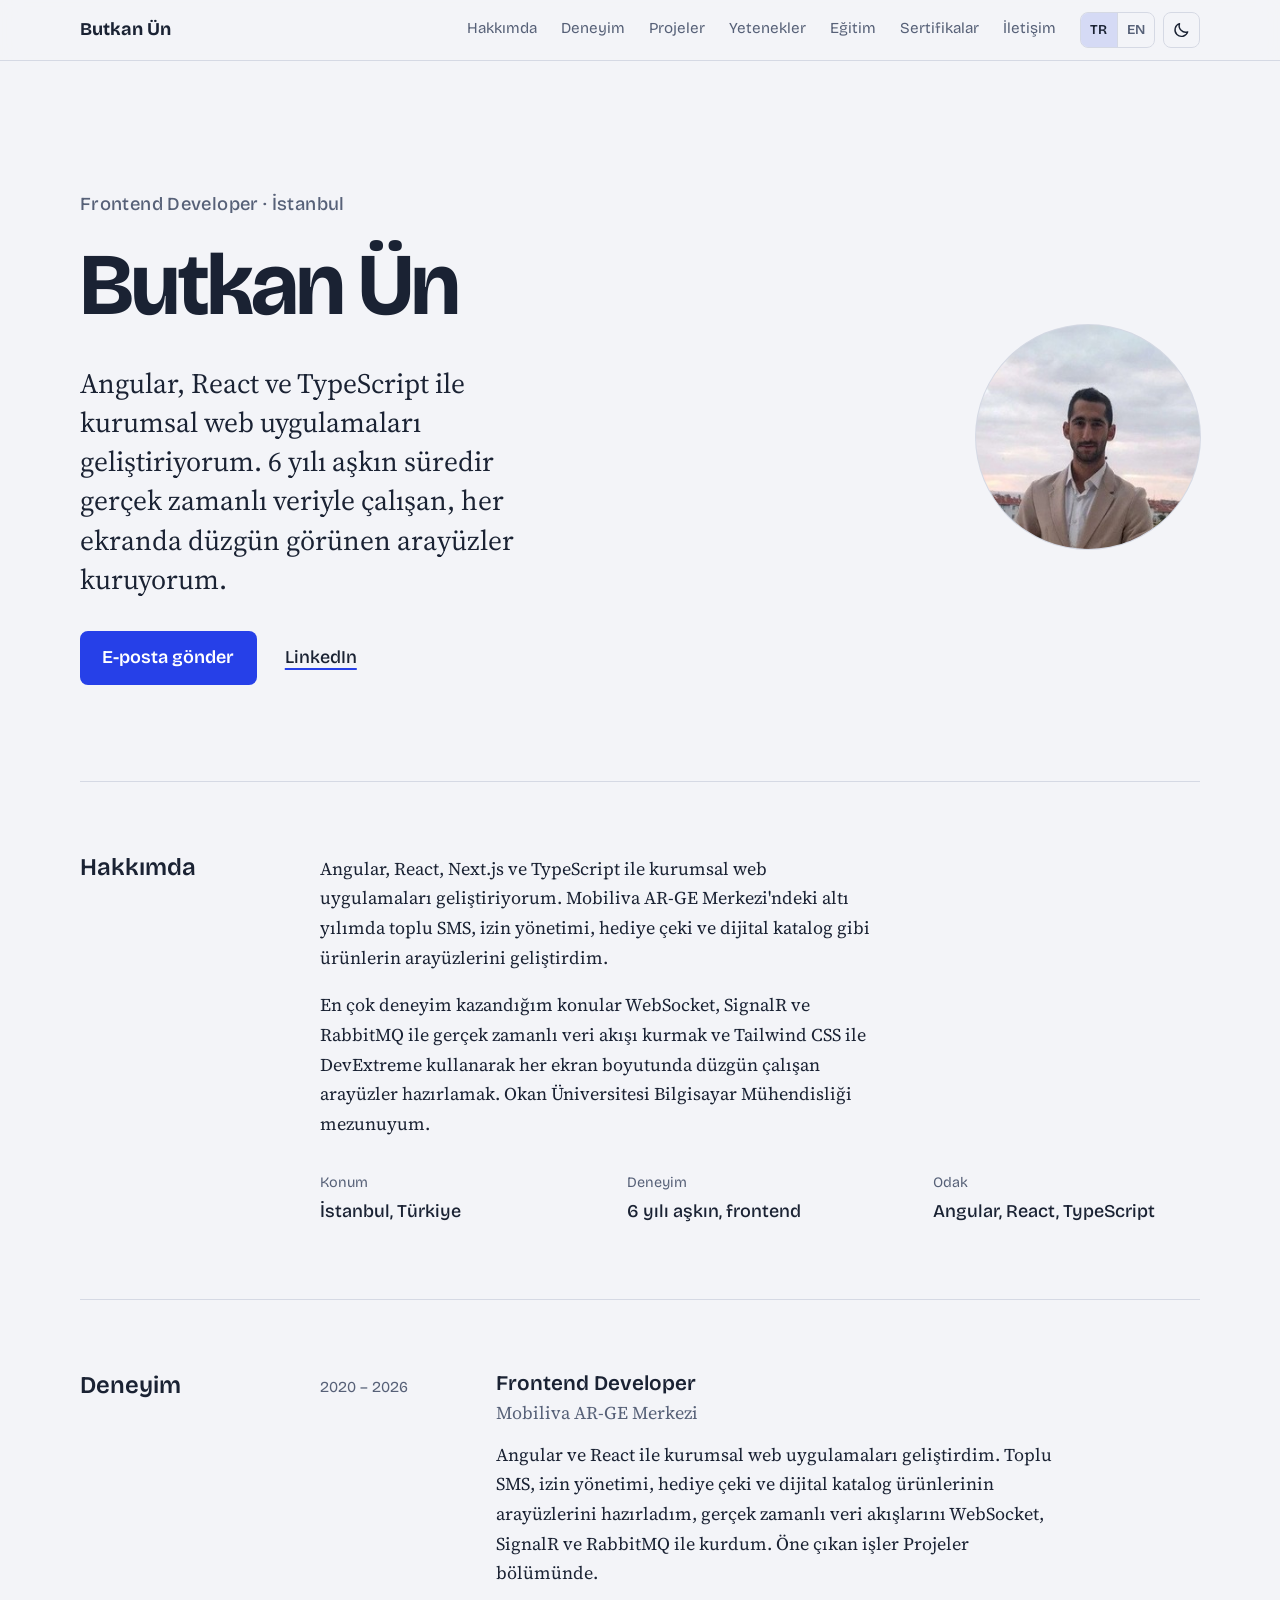
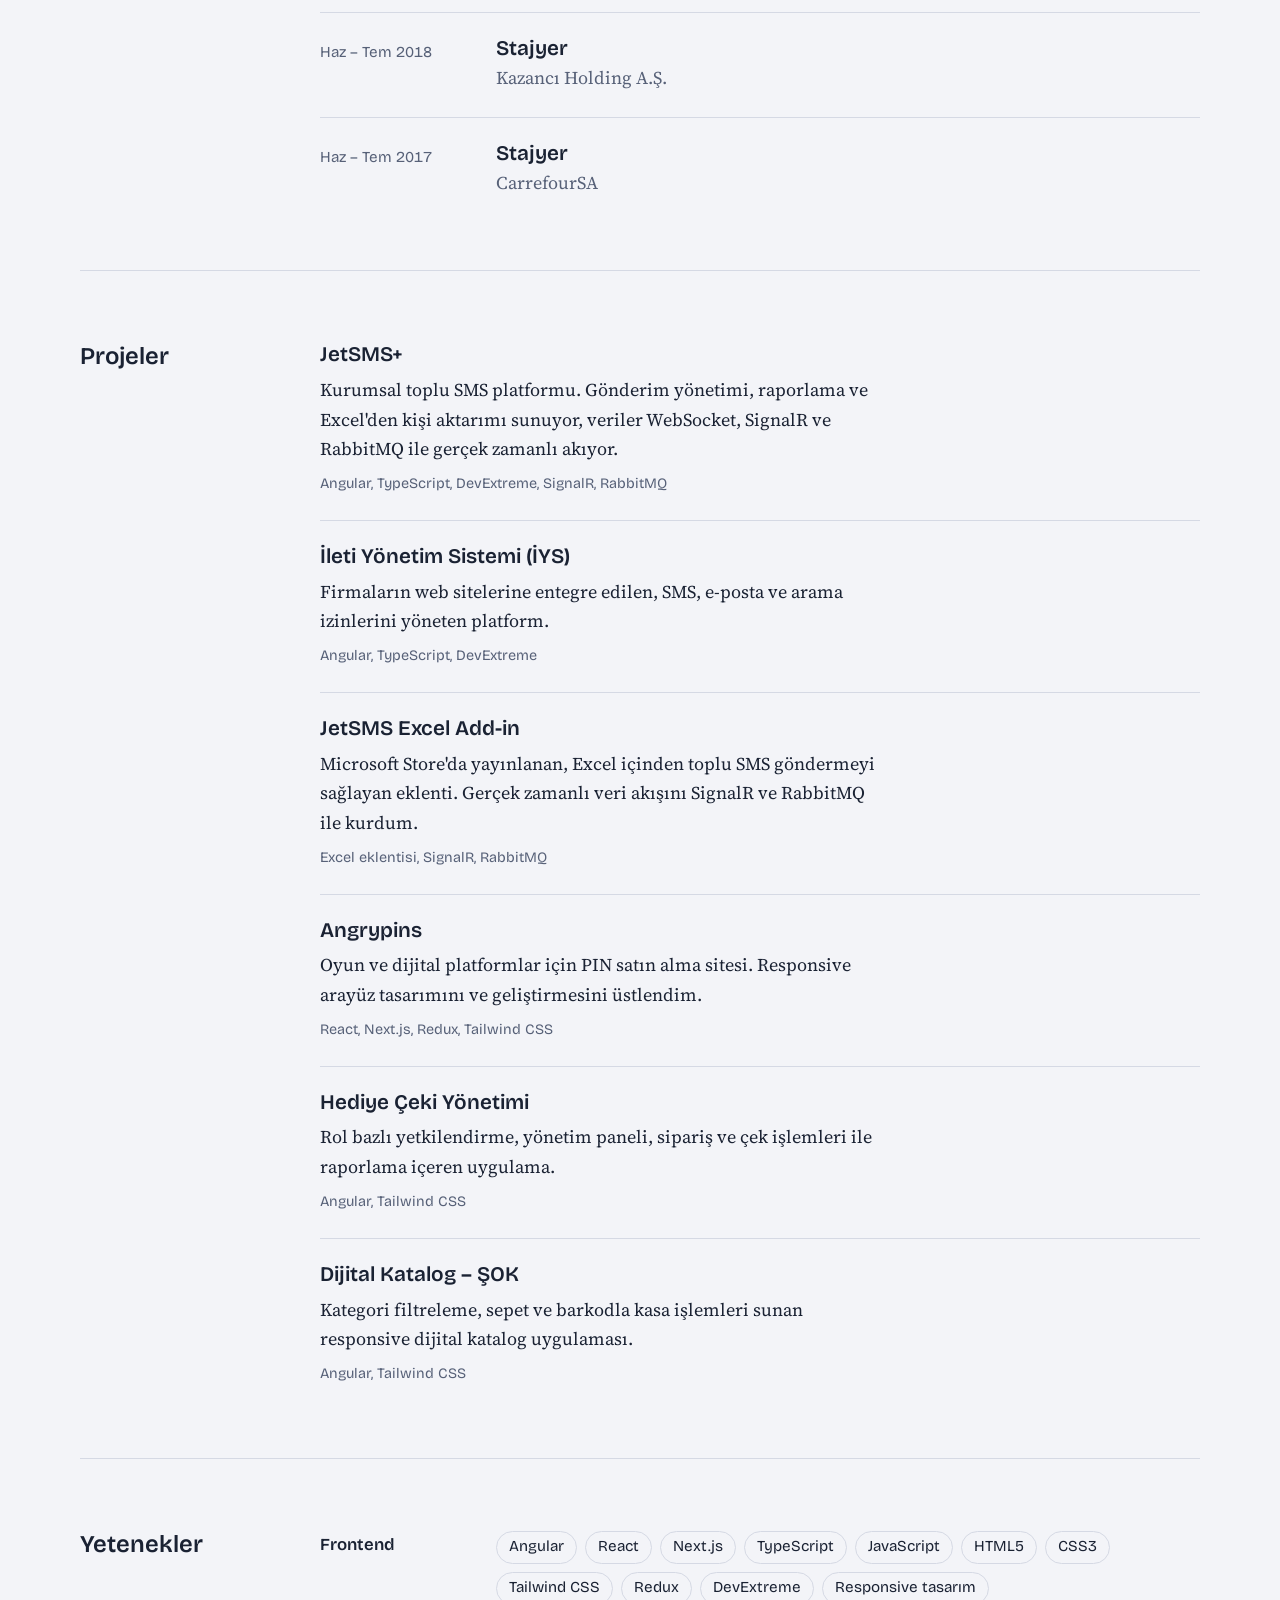
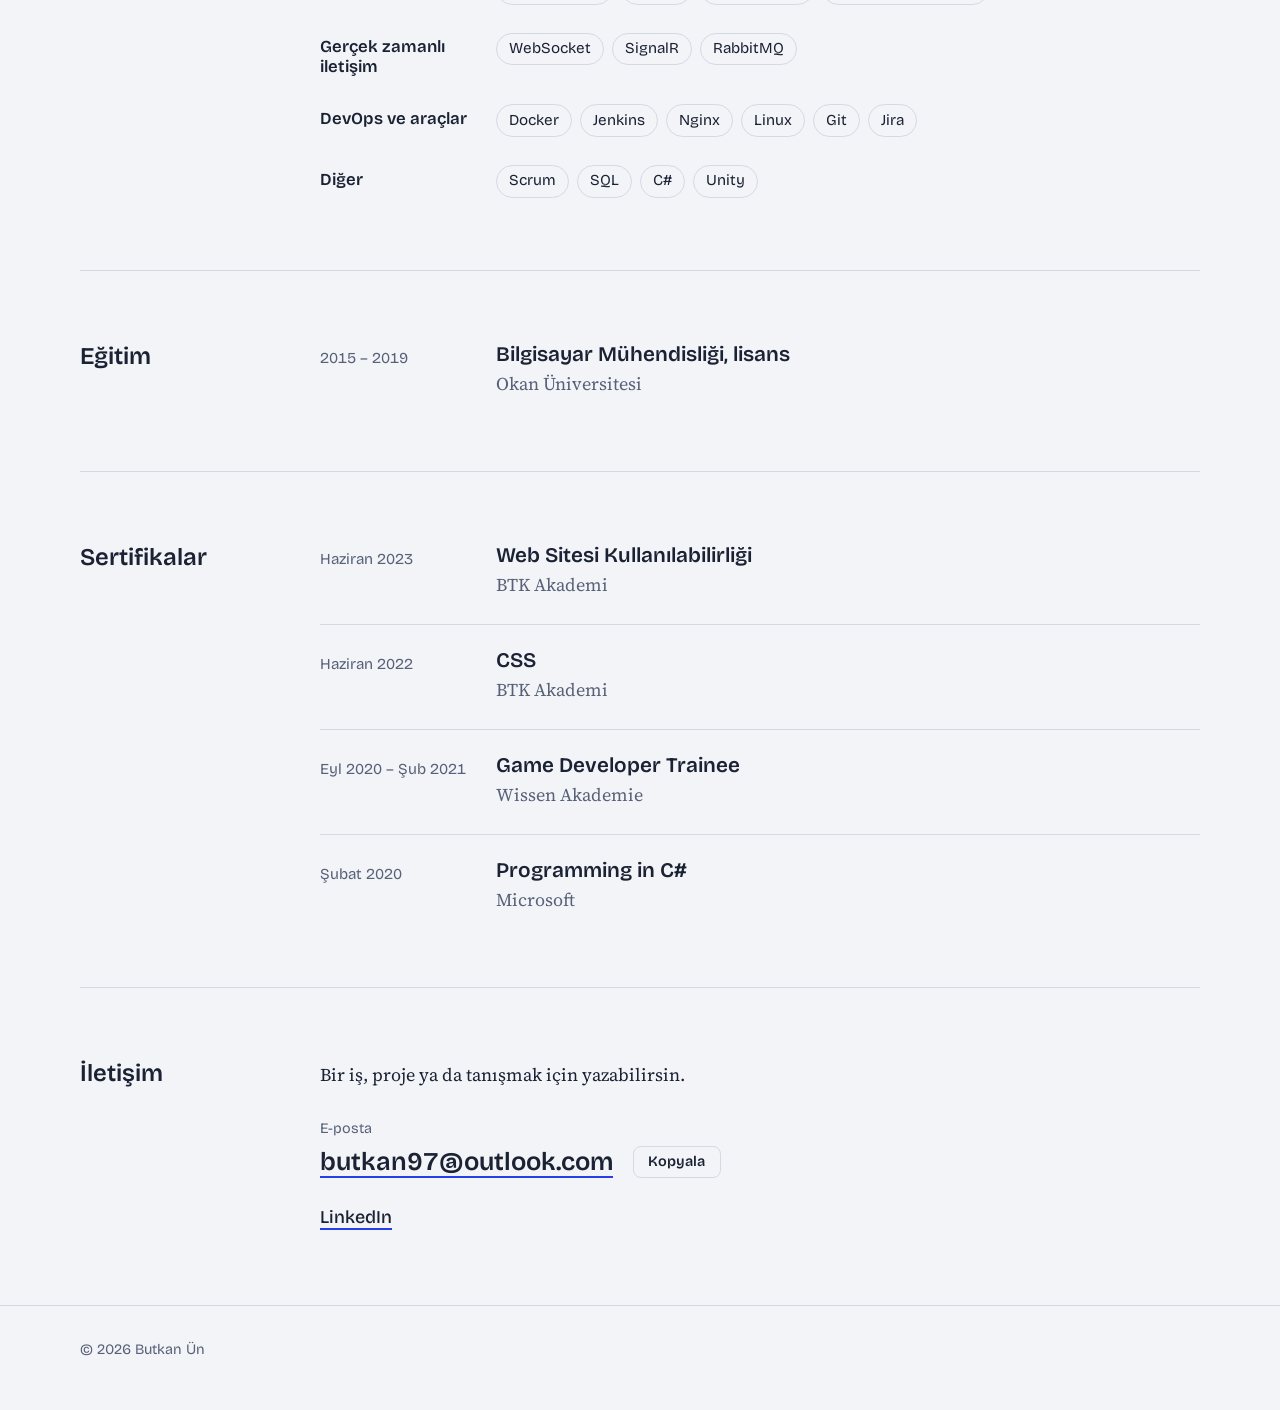
==== commit 615e2c56: "phone has been removed" ====
--- a/index.html
+++ b/index.html
@@ -294,13 +294,6 @@
               <button class="copy-btn" type="button" data-copy="eposta" aria-live="polite" hidden>Kopyala</button>
             </dd>
           </div>
-          <div>
-            <dt>Telefon</dt>
-            <dd class="mail-row">
-              <a class="mail" id="telefon" href="tel:+905365817242">0536 581 72 42</a>
-              <button class="copy-btn" type="button" data-copy="telefon" aria-live="polite" hidden>Kopyala</button>
-            </dd>
-          </div>
         </dl>
         <ul class="links">
           <li><a class="text-link" href="https://www.linkedin.com/in/butkan-%C3%BCn-3bb926199/">LinkedIn</a></li>
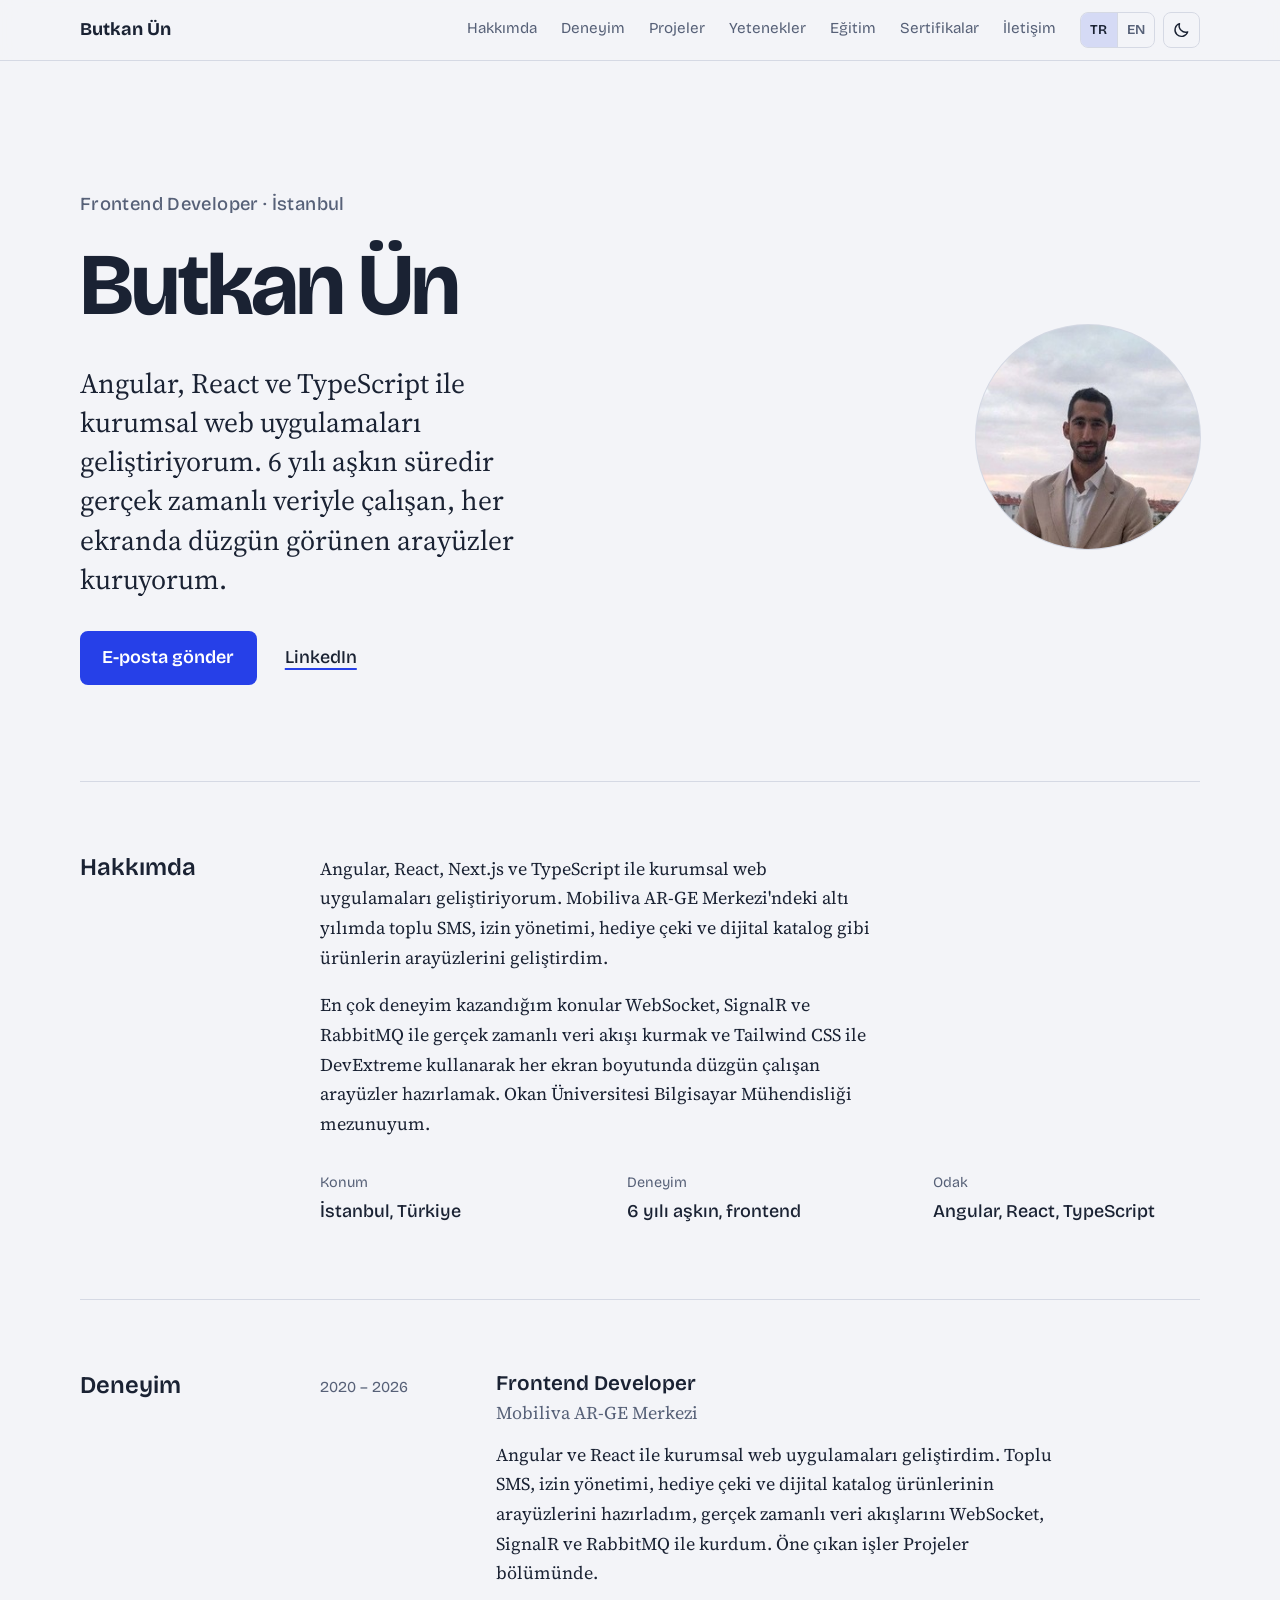
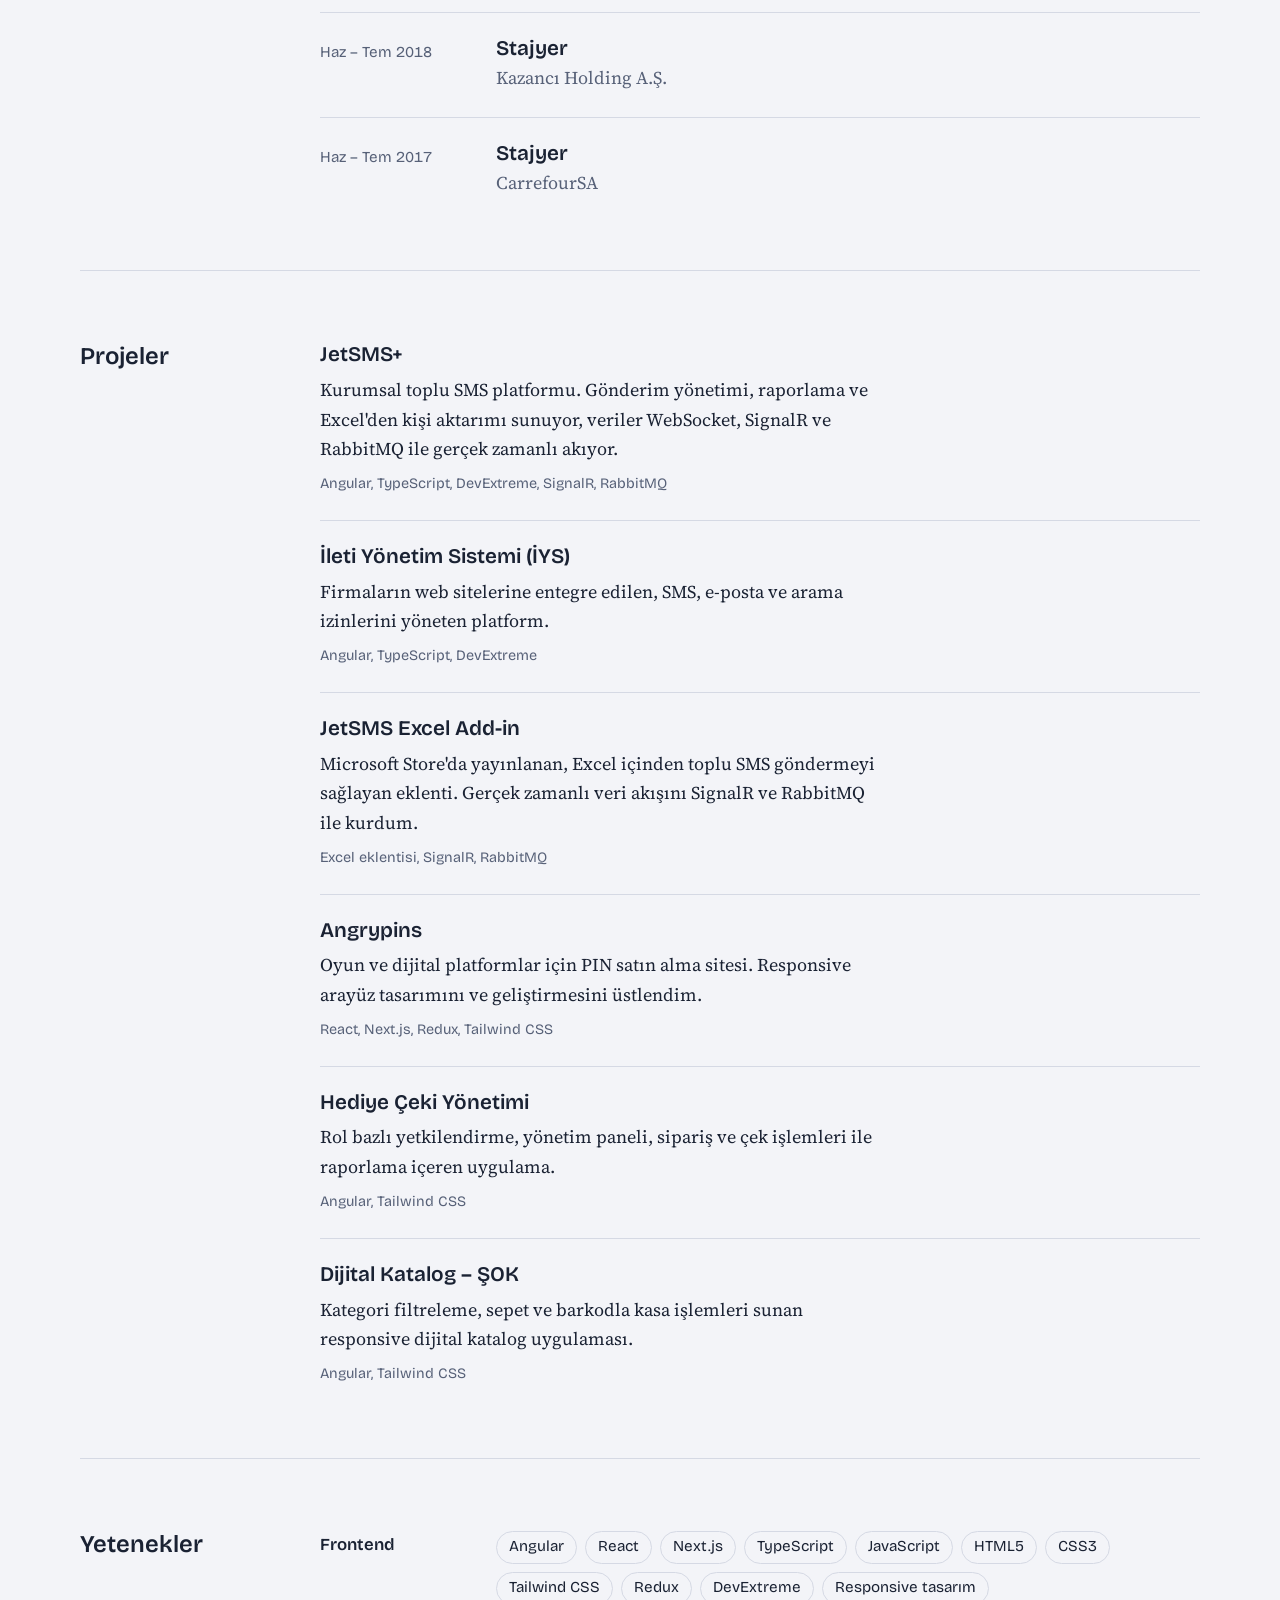
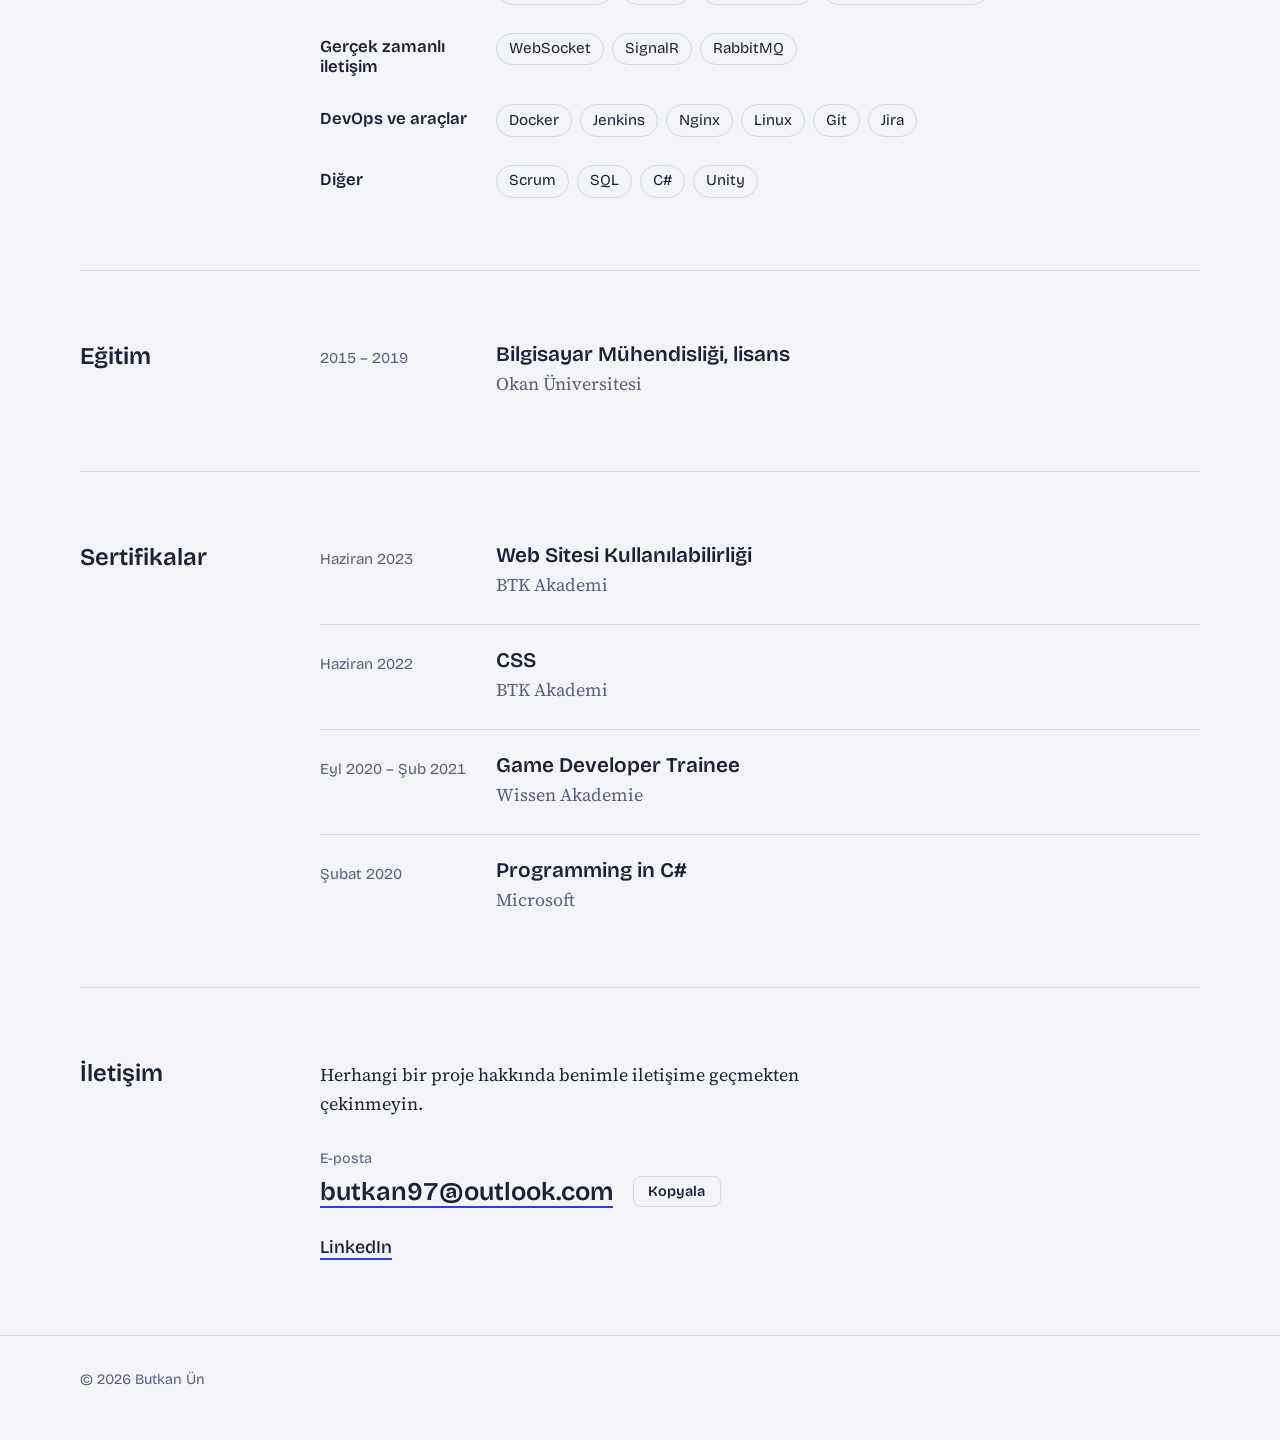
==== commit 405be889: "updated" ====
--- a/index.html
+++ b/index.html
@@ -81,7 +81,7 @@
       <p class="lead">Angular, React ve TypeScript ile kurumsal web uygulamaları geliştiriyorum. 6 yılı aşkın süredir gerçek zamanlı veriyle çalışan, her ekranda düzgün görünen arayüzler kuruyorum.</p>
       <div class="actions">
         <a class="btn" href="mailto:butkan97@outlook.com">E-posta gönder</a>
-        <a class="text-link" href="https://www.linkedin.com/in/butkan-%C3%BCn-3bb926199/">LinkedIn</a>
+        <a class="text-link" href="https://www.linkedin.com/in/butkanun">LinkedIn</a>
         <!-- CV'ni PDF olarak cv.pdf adıyla ekleyince aşağıdaki satırın yorumunu kaldır:
         <a class="text-link" href="cv.pdf" download>CV'yi indir</a>
         -->
@@ -285,7 +285,7 @@
     <section class="block" id="iletisim" aria-labelledby="h-iletisim">
       <h2 id="h-iletisim">İletişim</h2>
       <div class="body">
-        <p>Bir iş, proje ya da tanışmak için yazabilirsin.</p>
+        <p>Herhangi bir proje hakkında benimle iletişime geçmekten çekinmeyin.</p>
         <dl class="contact">
           <div>
             <dt>E-posta</dt>
@@ -296,7 +296,7 @@
           </div>
         </dl>
         <ul class="links">
-          <li><a class="text-link" href="https://www.linkedin.com/in/butkan-%C3%BCn-3bb926199/">LinkedIn</a></li>
+          <li><a class="text-link" href="https://www.linkedin.com/in/butkanun">LinkedIn</a></li>
         </ul>
       </div>
     </section>
